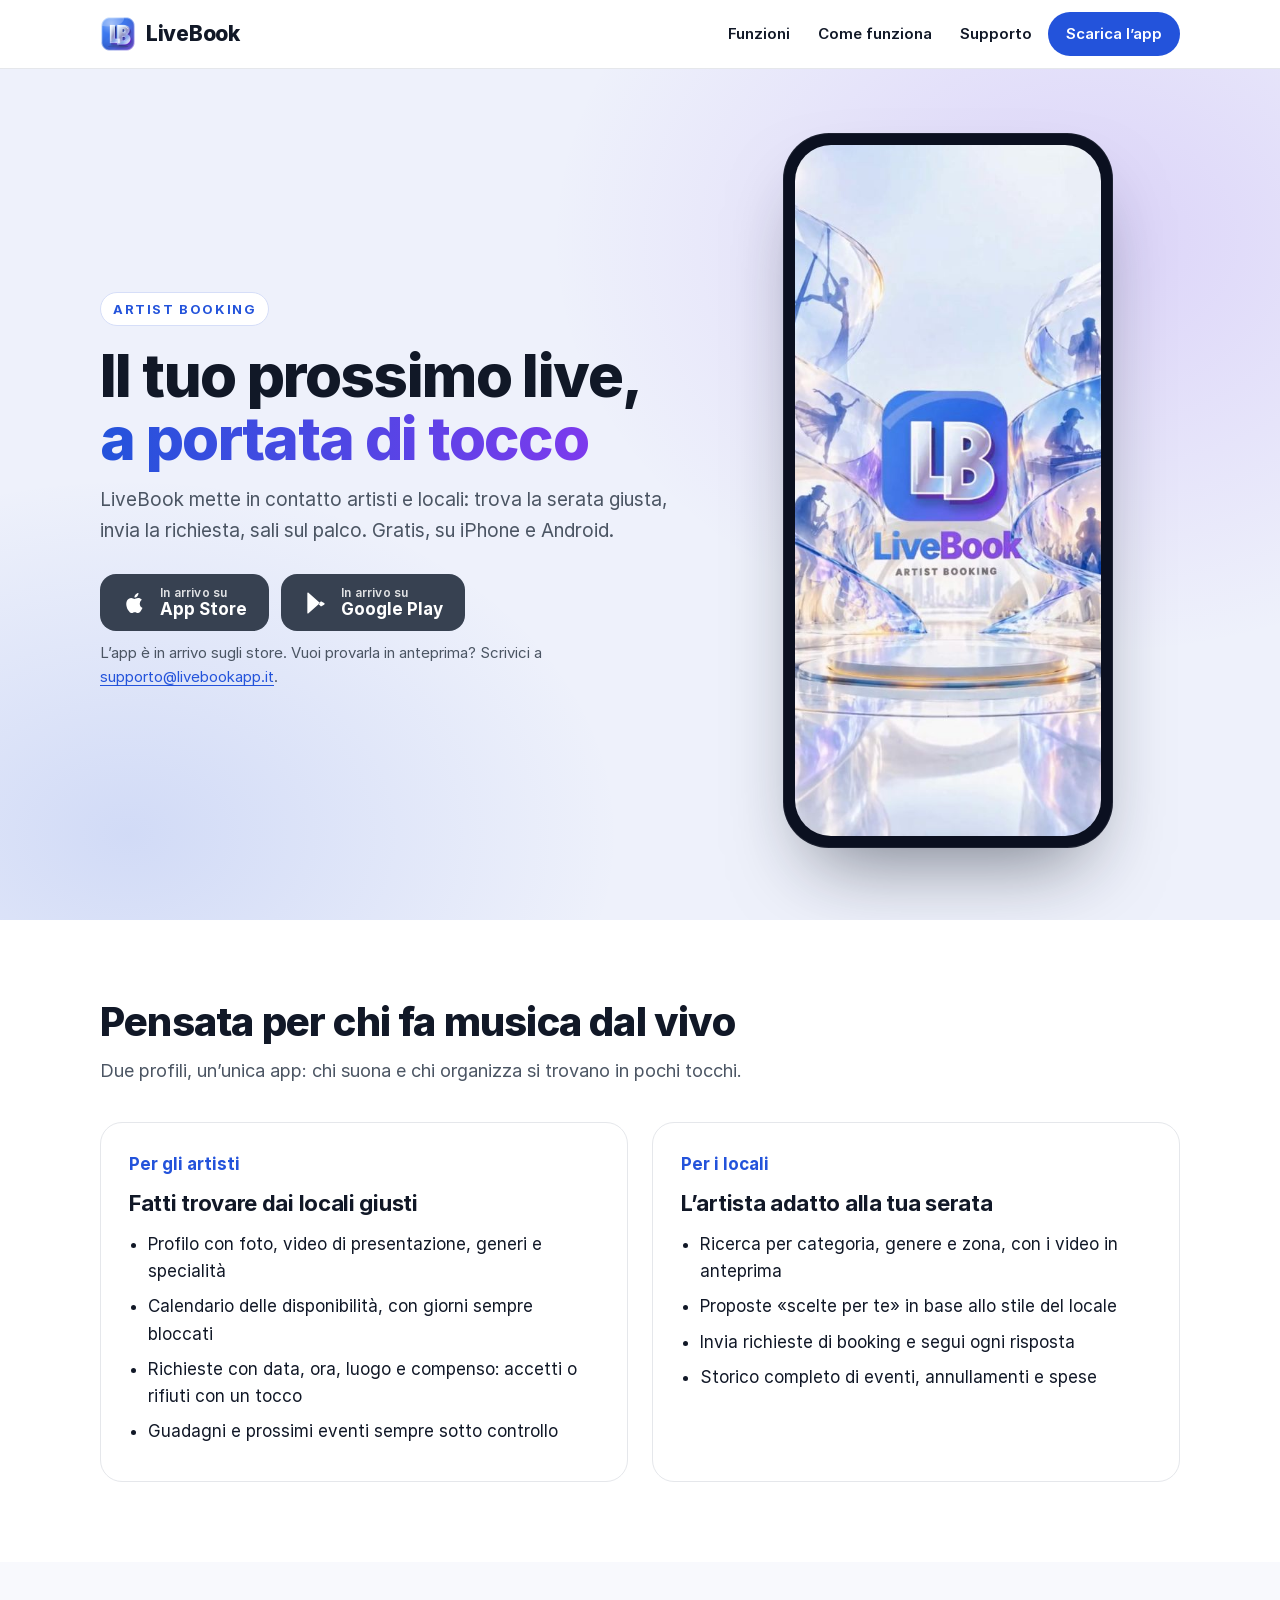
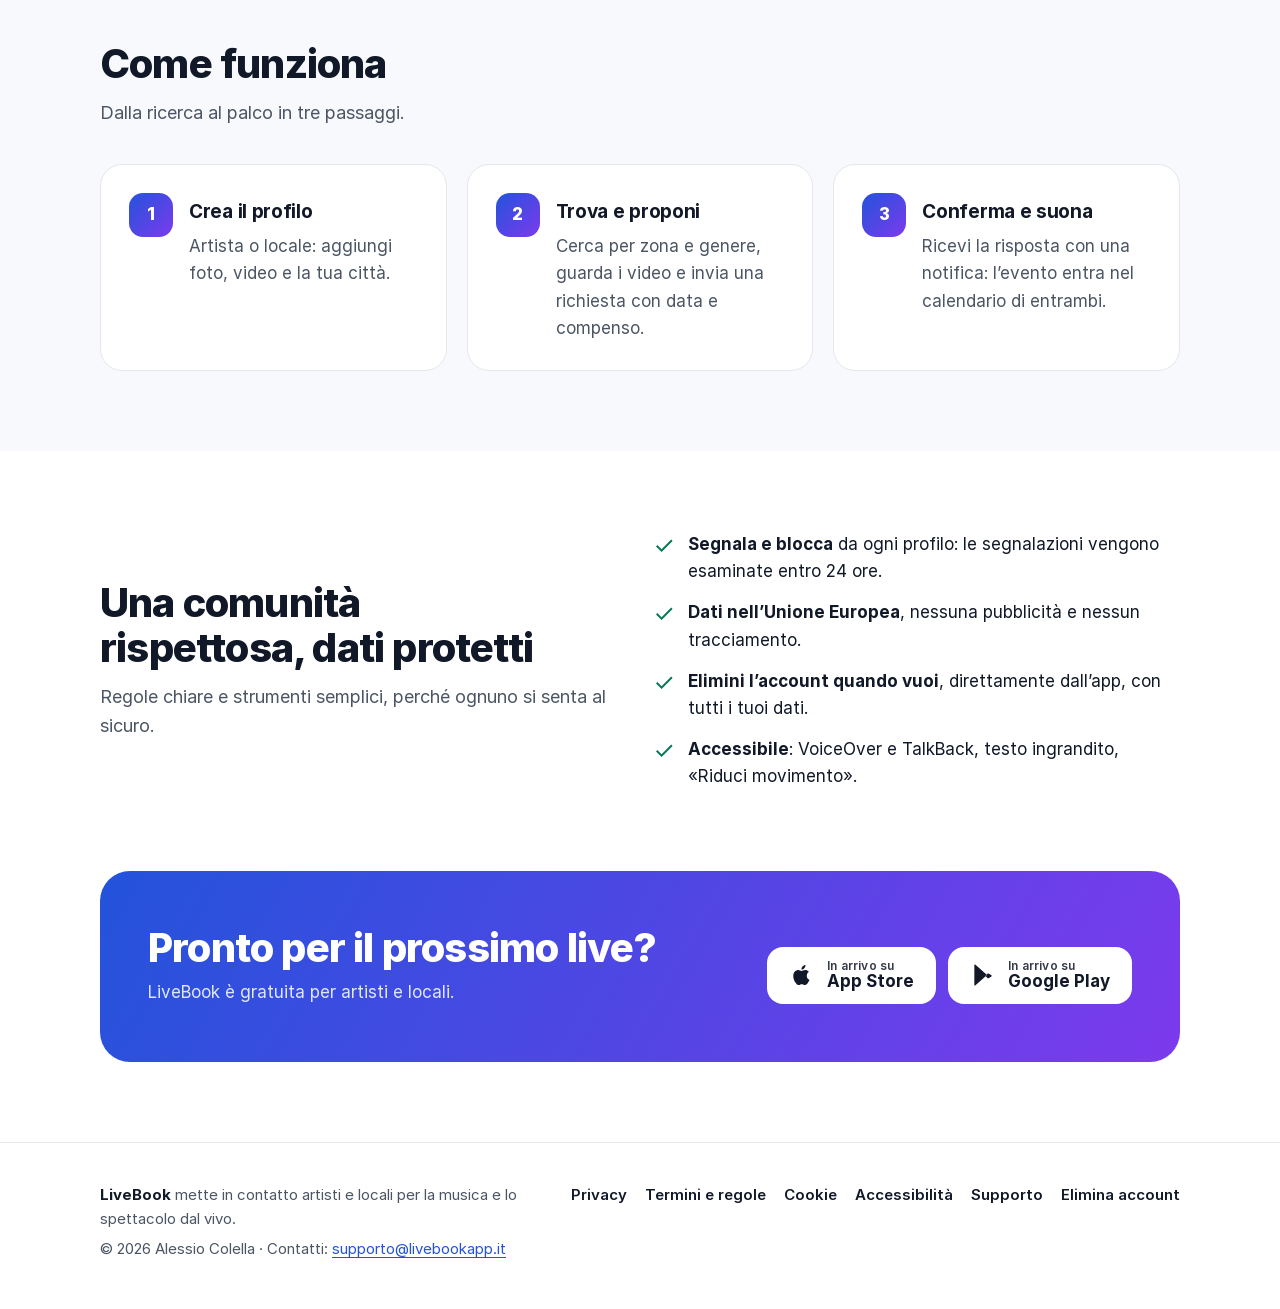
==== index.html @ 5a8642ca "Sito LiveBook: aggiornamento del 28/10/2026 Co-Authored-By: Claude Opus 5.5 <noreply@anthropic.com> " ====
<!doctype html>
<html lang="it">
<head>
<meta charset="utf-8">
<meta name="viewport" content="width=device-width, initial-scale=1">
<title>LiveBook – Booking di musica dal vivo tra artisti e locali</title>
<meta name="description" content="LiveBook è l’app gratuita che mette in contatto artisti e locali: profili con video, ricerca per zona e genere, richieste di booking e calendario delle disponibilità.">
<link rel="canonical" href="https://livebookapp.it/">
<meta http-equiv="Content-Security-Policy" content="default-src 'self'; img-src 'self' data:; media-src 'self'; style-src 'self'; script-src 'self'; font-src 'self'; base-uri 'self'; form-action 'none'">
<meta name="referrer" content="strict-origin-when-cross-origin">
<meta name="theme-color" content="#2353DB">
<meta property="og:type" content="website">
<meta property="og:locale" content="it_IT">
<meta property="og:site_name" content="LiveBook">
<meta property="og:title" content="LiveBook – Booking di musica dal vivo tra artisti e locali">
<meta property="og:description" content="LiveBook è l’app gratuita che mette in contatto artisti e locali: profili con video, ricerca per zona e genere, richieste di booking e calendario delle disponibilità.">
<meta property="og:url" content="https://livebookapp.it/">
<meta property="og:image" content="https://livebookapp.it/assets/img/og-image.jpg">
<meta name="twitter:card" content="summary_large_image">
<link rel="icon" type="image/png" sizes="32x32" href="assets/img/favicon-32.png">
<link rel="apple-touch-icon" href="assets/img/apple-touch-icon.png">
<link rel="manifest" href="site.webmanifest">
<link rel="preload" href="assets/fonts/Inter-Regular.woff2" as="font" type="font/woff2" crossorigin>
<link rel="stylesheet" href="assets/site.css">
</head>
<body>
<a class="skip" href="#contenuto">Vai al contenuto</a>
<header class="top">
  <div class="wrap">
    <a class="brand" href="index.html" aria-label="LiveBook, pagina iniziale"><img src="assets/img/logo-96.png" alt="" width="36" height="36">LiveBook</a>
    <nav aria-label="Menu principale"><a href="index.html#funzioni">Funzioni</a><a href="index.html#come-funziona">Come funziona</a><a href="supporto.html">Supporto</a><a class="cta" href="index.html#scarica">Scarica l’app</a></nav>
  </div>
</header>
<main id="contenuto">

<section class="hero" aria-labelledby="titolo">
  <div class="wrap">
    <div>
      <span class="eyebrow">Artist booking</span>
      <h1 id="titolo">Il tuo prossimo live, <span class="grad">a portata di tocco</span></h1>
      <p class="lead">LiveBook mette in contatto artisti e locali: trova la serata giusta, invia la richiesta, sali sul palco. Gratis, su iPhone e Android.</p>
      <div id="scarica"><div class="stores"><a class="btn btn-dark" aria-disabled="true" role="link" tabindex="0" title="Disponibile a breve"><svg viewBox="0 0 24 24" aria-hidden="true"><path d="M16.4 12.6c0-2.3 1.9-3.4 2-3.5-1.1-1.6-2.8-1.8-3.4-1.8-1.4-.1-2.8.9-3.5.9-.7 0-1.8-.8-3-.8-1.5 0-3 .9-3.8 2.3-1.6 2.8-.4 7 1.2 9.3.8 1.1 1.7 2.4 2.9 2.3 1.2 0 1.6-.7 3-.7s1.8.7 3 .7c1.3 0 2.1-1.1 2.8-2.3.9-1.3 1.3-2.6 1.3-2.6s-2.5-1-2.5-3.8zM14.2 5.7c.6-.8 1.1-1.8 1-2.9-.9 0-2 .6-2.7 1.4-.6.7-1.1 1.7-1 2.8 1 .1 2-.5 2.7-1.3z"/></svg><span><small>In arrivo su</small>App Store</span></a><a class="btn btn-dark" aria-disabled="true" role="link" tabindex="0" title="Disponibile a breve"><svg viewBox="0 0 24 24" aria-hidden="true"><path d="M4 2.8v18.4c0 .4.4.7.8.5l10.4-9.2c.3-.3.3-.7 0-1L4.8 2.3c-.4-.2-.8.1-.8.5zm12.6 7.6 2.9 1.7c.6.3.6 1.2 0 1.5l-2.9 1.7-2.3-2.4 2.3-2.5z"/></svg><span><small>In arrivo su</small>Google Play</span></a></div></div>
      <p class="note">L’app è in arrivo sugli store. Vuoi provarla in anteprima? Scrivici a <a href="mailto:supporto@livebookapp.it">supporto@livebookapp.it</a>.</p>
    </div>
    <div class="phone">
      <video id="video-logo" muted playsinline loop preload="metadata" poster="assets/img/poster.jpg" aria-label="Animazione del logo LiveBook">
        <source src="assets/video/livebook.mp4" type="video/mp4">
      </video>
    </div>
  </div>
</section>

<section class="block" id="funzioni" aria-labelledby="t-funzioni">
  <div class="wrap">
    <h2 id="t-funzioni">Pensata per chi fa musica dal vivo</h2>
    <p class="sub">Due profili, un’unica app: chi suona e chi organizza si trovano in pochi tocchi.</p>
    <div class="grid2">
      <div class="card">
        <span class="tag">Per gli artisti</span>
        <h3>Fatti trovare dai locali giusti</h3>
        <ul>
          <li>Profilo con foto, video di presentazione, generi e specialità</li>
          <li>Calendario delle disponibilità, con giorni sempre bloccati</li>
          <li>Richieste con data, ora, luogo e compenso: accetti o rifiuti con un tocco</li>
          <li>Guadagni e prossimi eventi sempre sotto controllo</li>
        </ul>
      </div>
      <div class="card">
        <span class="tag">Per i locali</span>
        <h3>L’artista adatto alla tua serata</h3>
        <ul>
          <li>Ricerca per categoria, genere e zona, con i video in anteprima</li>
          <li>Proposte «scelte per te» in base allo stile del locale</li>
          <li>Invia richieste di booking e segui ogni risposta</li>
          <li>Storico completo di eventi, annullamenti e spese</li>
        </ul>
      </div>
    </div>
  </div>
</section>

<section class="block alt" id="come-funziona" aria-labelledby="t-come">
  <div class="wrap">
    <h2 id="t-come">Come funziona</h2>
    <p class="sub">Dalla ricerca al palco in tre passaggi.</p>
    <div class="grid3">
      <div class="card step"><span class="n" aria-hidden="true">1</span><div><h3>Crea il profilo</h3><p>Artista o locale: aggiungi foto, video e la tua città.</p></div></div>
      <div class="card step"><span class="n" aria-hidden="true">2</span><div><h3>Trova e proponi</h3><p>Cerca per zona e genere, guarda i video e invia una richiesta con data e compenso.</p></div></div>
      <div class="card step"><span class="n" aria-hidden="true">3</span><div><h3>Conferma e suona</h3><p>Ricevi la risposta con una notifica: l’evento entra nel calendario di entrambi.</p></div></div>
    </div>
  </div>
</section>

<section class="block" aria-labelledby="t-sicurezza">
  <div class="wrap grid2 center">
    <div>
      <h2 id="t-sicurezza">Una comunità rispettosa, dati protetti</h2>
      <p class="sub flush">Regole chiare e strumenti semplici, perché ognuno si senta al sicuro.</p>
    </div>
    <ul class="ticks">
      <li><svg viewBox="0 0 24 24" aria-hidden="true"><path d="M9.6 16.2 5.4 12l-1.4 1.4 5.6 5.6 11-11-1.4-1.4z"/></svg><span><strong>Segnala e blocca</strong> da ogni profilo: le segnalazioni vengono esaminate entro 24 ore.</span></li>
      <li><svg viewBox="0 0 24 24" aria-hidden="true"><path d="M9.6 16.2 5.4 12l-1.4 1.4 5.6 5.6 11-11-1.4-1.4z"/></svg><span><strong>Dati nell’Unione Europea</strong>, nessuna pubblicità e nessun tracciamento.</span></li>
      <li><svg viewBox="0 0 24 24" aria-hidden="true"><path d="M9.6 16.2 5.4 12l-1.4 1.4 5.6 5.6 11-11-1.4-1.4z"/></svg><span><strong>Elimini l’account quando vuoi</strong>, direttamente dall’app, con tutti i tuoi dati.</span></li>
      <li><svg viewBox="0 0 24 24" aria-hidden="true"><path d="M9.6 16.2 5.4 12l-1.4 1.4 5.6 5.6 11-11-1.4-1.4z"/></svg><span><strong>Accessibile</strong>: VoiceOver e TalkBack, testo ingrandito, «Riduci movimento».</span></li>
    </ul>
  </div>
</section>

<section class="block notop" aria-labelledby="t-cta">
  <div class="wrap">
    <div class="band">
      <div><h2 id="t-cta">Pronto per il prossimo live?</h2><p>LiveBook è gratuita per artisti e locali.</p></div>
      <div class="stores"><a class="btn btn-dark" aria-disabled="true" role="link" tabindex="0" title="Disponibile a breve"><svg viewBox="0 0 24 24" aria-hidden="true"><path d="M16.4 12.6c0-2.3 1.9-3.4 2-3.5-1.1-1.6-2.8-1.8-3.4-1.8-1.4-.1-2.8.9-3.5.9-.7 0-1.8-.8-3-.8-1.5 0-3 .9-3.8 2.3-1.6 2.8-.4 7 1.2 9.3.8 1.1 1.7 2.4 2.9 2.3 1.2 0 1.6-.7 3-.7s1.8.7 3 .7c1.3 0 2.1-1.1 2.8-2.3.9-1.3 1.3-2.6 1.3-2.6s-2.5-1-2.5-3.8zM14.2 5.7c.6-.8 1.1-1.8 1-2.9-.9 0-2 .6-2.7 1.4-.6.7-1.1 1.7-1 2.8 1 .1 2-.5 2.7-1.3z"/></svg><span><small>In arrivo su</small>App Store</span></a><a class="btn btn-dark" aria-disabled="true" role="link" tabindex="0" title="Disponibile a breve"><svg viewBox="0 0 24 24" aria-hidden="true"><path d="M4 2.8v18.4c0 .4.4.7.8.5l10.4-9.2c.3-.3.3-.7 0-1L4.8 2.3c-.4-.2-.8.1-.8.5zm12.6 7.6 2.9 1.7c.6.3.6 1.2 0 1.5l-2.9 1.7-2.3-2.4 2.3-2.5z"/></svg><span><small>In arrivo su</small>Google Play</span></a></div>
    </div>
  </div>
</section>

</main>
<footer class="site">
  <div class="wrap">
    <div>
      <p class="f1"><strong>LiveBook</strong> mette in contatto artisti e locali per la musica e lo spettacolo dal vivo.</p>
      <p class="f2">© 2026 Alessio Colella · Contatti: <a href="mailto:supporto@livebookapp.it">supporto@livebookapp.it</a></p>
    </div>
    <nav aria-label="Informazioni legali"><a href="privacy.html">Privacy</a><a href="termini.html">Termini e regole</a><a href="cookie.html">Cookie</a><a href="accessibilita.html">Accessibilità</a><a href="supporto.html">Supporto</a><a href="elimina-account.html">Elimina account</a></nav>
  </div>
</footer>
<script src="assets/site.js" defer></script>
</body>
</html>
---- assets/site.css ----
/* LiveBook – sito vetrina. Nessuna risorsa esterna: font, immagini e video
   sono su questo dominio (niente cookie, niente indirizzi IP a terzi). */
@font-face { font-family: "Inter"; font-weight: 400; font-display: swap; src: url("fonts/Inter-Regular.woff2") format("woff2"); }
@font-face { font-family: "Inter"; font-weight: 600; font-display: swap; src: url("fonts/Inter-SemiBold.woff2") format("woff2"); }
@font-face { font-family: "Inter"; font-weight: 700; font-display: swap; src: url("fonts/Inter-Bold.woff2") format("woff2"); }
@font-face { font-family: "Inter"; font-weight: 800; font-display: swap; src: url("fonts/Inter-ExtraBold.woff2") format("woff2"); }

:root {
  --primary: #2353DB;      /* blu LiveBook (contrasto 6,3:1 su bianco) */
  --violet: #7C3AED;
  --ink: #111827;
  --muted: #4B5563;        /* 7,6:1 su bianco */
  --line: #E5E7EB;
  --soft: #EEF1FB;
  --card: #FFFFFF;
  --bg: #FFFFFF;
  --focus: #F59E0B;
  --radius: 22px;
  --wrap: 1120px;
  color-scheme: light;
}
* { box-sizing: border-box; }
html { scroll-behavior: smooth; -webkit-text-size-adjust: 100%; }
@media (prefers-reduced-motion: reduce) { html { scroll-behavior: auto; } *, *::before, *::after { animation: none !important; transition: none !important; } }
body {
  margin: 0; background: var(--bg); color: var(--ink);
  font: 400 17px/1.6 "Inter", -apple-system, BlinkMacSystemFont, "Segoe UI", Roboto, sans-serif;
}
img, video { max-width: 100%; display: block; }
a { color: var(--primary); text-underline-offset: 3px; }
a:hover { color: #1B44B8; }
:focus-visible { outline: 3px solid var(--focus); outline-offset: 3px; border-radius: 8px; }
.skip { position: absolute; left: -999px; top: 8px; background: var(--ink); color: #fff; padding: 10px 14px; border-radius: 10px; z-index: 10; }
.skip:focus { left: 12px; }
.wrap { max-width: var(--wrap); margin: 0 auto; padding: 0 20px; }
.sr-only { position: absolute; width: 1px; height: 1px; overflow: hidden; clip: rect(0 0 0 0); white-space: nowrap; }

/* ---------- intestazione ---------- */
.top { position: sticky; top: 0; z-index: 5; background: rgba(255,255,255,.92); backdrop-filter: saturate(1.4) blur(12px); border-bottom: 1px solid var(--line); }
.top .wrap { display: flex; align-items: center; gap: 16px; min-height: 68px; }
.brand { display: flex; align-items: center; gap: 10px; text-decoration: none; color: var(--ink); font-weight: 800; font-size: 21px; letter-spacing: -.3px; }
.brand img { width: 36px; height: 36px; border-radius: 10px; }
.top nav { margin-left: auto; display: flex; align-items: center; gap: 4px; flex-wrap: wrap; }
.top nav a { text-decoration: none; color: var(--ink); font-weight: 600; font-size: 15px; padding: 10px 12px; border-radius: 999px; }
.top nav a:hover { background: var(--soft); }
.top nav a.cta { background: var(--primary); color: #fff; padding: 10px 18px; }
.top nav a.cta:hover { background: #1B44B8; }
@media (max-width: 720px) { .top nav a:not(.cta) { display: none; } }

/* ---------- pulsanti ---------- */
.btn { display: inline-flex; align-items: center; gap: 12px; min-height: 56px; padding: 10px 20px; border-radius: 16px; text-decoration: none; font-weight: 700; border: 2px solid transparent; }
.btn small { display: block; font-weight: 600; font-size: 12px; opacity: .85; letter-spacing: .2px; }
.btn span { line-height: 1.15; text-align: left; }
.btn-dark { background: var(--ink); color: #fff; }
.btn-dark:hover { background: #000; color: #fff; }
.btn-dark[aria-disabled="true"] { background: #374151; cursor: default; }
.btn-ghost { background: #fff; color: var(--ink); border-color: var(--line); }
.btn svg { width: 26px; height: 26px; flex: none; fill: currentColor; }
.stores { display: flex; flex-wrap: wrap; gap: 12px; margin: 28px 0 10px; }
.note { color: var(--muted); font-size: 15px; margin: 0; }

/* ---------- hero ---------- */
.hero { position: relative; overflow: hidden; background:
  radial-gradient(60% 70% at 85% 20%, rgba(124,58,237,.16), transparent 70%),
  radial-gradient(55% 60% at 10% 90%, rgba(35,83,219,.14), transparent 70%), var(--soft); }
.hero .wrap { display: grid; grid-template-columns: 1.1fr .9fr; gap: 48px; align-items: center; padding-top: 64px; padding-bottom: 72px; }
.eyebrow { display: inline-block; font-weight: 700; font-size: 13px; letter-spacing: 1.6px; text-transform: uppercase; color: var(--primary); background: #fff; border: 1px solid #D6DEF8; padding: 6px 12px; border-radius: 999px; }
h1 { font-size: clamp(36px, 5.4vw, 60px); line-height: 1.04; letter-spacing: -1.6px; font-weight: 800; margin: 18px 0 16px; text-wrap: balance; }
h1 .grad { background: linear-gradient(90deg, var(--primary), var(--violet)); -webkit-background-clip: text; background-clip: text; color: transparent; }
.lead { font-size: 19px; color: var(--muted); max-width: 34em; margin: 0; }
.phone { justify-self: center; width: min(330px, 80vw); aspect-ratio: 9 / 19.5; border-radius: 46px; padding: 12px; background: #0B1020;
  box-shadow: 0 40px 80px -30px rgba(17,24,39,.55), 0 0 0 1px rgba(255,255,255,.08) inset; }
.phone video, .phone img { width: 100%; height: 100%; object-fit: cover; border-radius: 36px; background: #EEF1FB; }
@media (max-width: 860px) { .hero .wrap { grid-template-columns: 1fr; padding-top: 40px; } .phone { width: min(280px, 72vw); } }

/* ---------- sezioni ---------- */
section.block { padding: 80px 0; }
section.block.alt { background: #F8F9FD; }
h2 { font-size: clamp(28px, 3.6vw, 40px); line-height: 1.12; letter-spacing: -.8px; margin: 0 0 12px; font-weight: 800; text-wrap: balance; }
.sub { color: var(--muted); font-size: 18px; margin: 0 0 36px; max-width: 42em; }
.grid2 { display: grid; grid-template-columns: repeat(2, 1fr); gap: 24px; }
.grid3 { display: grid; grid-template-columns: repeat(3, 1fr); gap: 20px; }
@media (max-width: 860px) { .grid2, .grid3 { grid-template-columns: 1fr; } }
.card { background: var(--card); border: 1px solid var(--line); border-radius: var(--radius); padding: 28px; }
.card h3 { font-size: 22px; margin: 0 0 10px; letter-spacing: -.3px; }
.card ul { margin: 0; padding-left: 1.1em; }
.card li { margin: 8px 0; }
.tag { display: inline-flex; align-items: center; gap: 8px; font-weight: 700; color: var(--primary); margin-bottom: 8px; }
.step { display: flex; gap: 16px; }
.step .n { flex: none; width: 44px; height: 44px; border-radius: 14px; display: grid; place-items: center; color: #fff; font-weight: 800; background: linear-gradient(135deg, var(--primary), var(--violet)); }
.step h3 { margin: 4px 0 6px; font-size: 19px; }
.step p { margin: 0; color: var(--muted); }
.ticks { list-style: none; padding: 0; margin: 0; display: grid; gap: 14px; }
.ticks li { display: flex; gap: 12px; align-items: flex-start; }
.ticks svg { flex: none; width: 24px; height: 24px; fill: #047857; margin-top: 2px; }
.band { background: linear-gradient(120deg, var(--primary), var(--violet)); color: #fff; border-radius: 30px; padding: 48px; display: grid; grid-template-columns: 1fr auto; gap: 24px; align-items: center; }
.band h2 { color: #fff; margin: 0 0 8px; }
.band p { margin: 0; color: #E0E7FF; }
.band .btn-dark { background: #fff; color: var(--ink); }
@media (max-width: 860px) { .band { grid-template-columns: 1fr; padding: 32px; } }

/* ---------- pagine legali ---------- */
.doc { padding: 56px 0 80px; }
.doc .wrap { max-width: 820px; }
.doc h1 { font-size: clamp(32px, 4.5vw, 46px); margin-top: 0; }
.doc .meta { color: var(--muted); font-size: 15px; margin: 0 0 28px; }
.doc h2 { font-size: 24px; margin: 40px 0 10px; letter-spacing: -.3px; scroll-margin-top: 90px; }
.doc h3 { font-size: 19px; margin: 26px 0 6px; }
.doc p, .doc li { max-width: 70ch; }
.doc li { margin: 6px 0; }
.doc table { width: 100%; border-collapse: collapse; margin: 14px 0; font-size: 15.5px; }
.doc th, .doc td { text-align: left; vertical-align: top; border-bottom: 1px solid var(--line); padding: 10px 10px 10px 0; }
.doc th { font-weight: 700; }
.doc .box { background: var(--soft); border-radius: 16px; padding: 18px 20px; margin: 18px 0; }
.toc { background: #F8F9FD; border: 1px solid var(--line); border-radius: 16px; padding: 16px 20px; margin: 0 0 12px; }
.toc ol { margin: 6px 0 0; padding-left: 1.3em; columns: 2; column-gap: 32px; }
@media (max-width: 640px) { .toc ol { columns: 1; } .doc table, .doc thead, .doc tbody, .doc tr, .doc th, .doc td { display: block; } .doc thead { display: none; } .doc td { border: 0; padding: 4px 0; } .doc tr { border-bottom: 1px solid var(--line); padding: 10px 0; } .doc td::before { content: attr(data-label); display: block; font-weight: 700; } }
details { border: 1px solid var(--line); border-radius: 16px; padding: 4px 18px; margin: 10px 0; background: #fff; }
summary { cursor: pointer; font-weight: 700; padding: 12px 0; }
details p { margin-top: 0; }

/* ---------- piè di pagina ---------- */
footer.site { border-top: 1px solid var(--line); padding: 40px 0 48px; color: var(--muted); font-size: 15px; }
footer.site .wrap { display: grid; grid-template-columns: 1fr auto; gap: 24px; }
footer.site nav { display: flex; flex-wrap: wrap; gap: 6px 18px; }
footer.site nav a { color: var(--ink); text-decoration: none; font-weight: 600; }
footer.site nav a:hover { text-decoration: underline; }
@media (max-width: 720px) { footer.site .wrap { grid-template-columns: 1fr; } }

/* classi di servizio (niente stili inline: Content-Security-Policy) */
.f1 { margin: 0 0 6px; } .f1 strong { color: var(--ink); }
.f2, .flush { margin: 0; }
.sub.flush { margin-bottom: 0; }
.grid2.center { align-items: center; }
section.block.notop { padding-top: 0; }
.toc ol { list-style: none; padding-left: 0; }
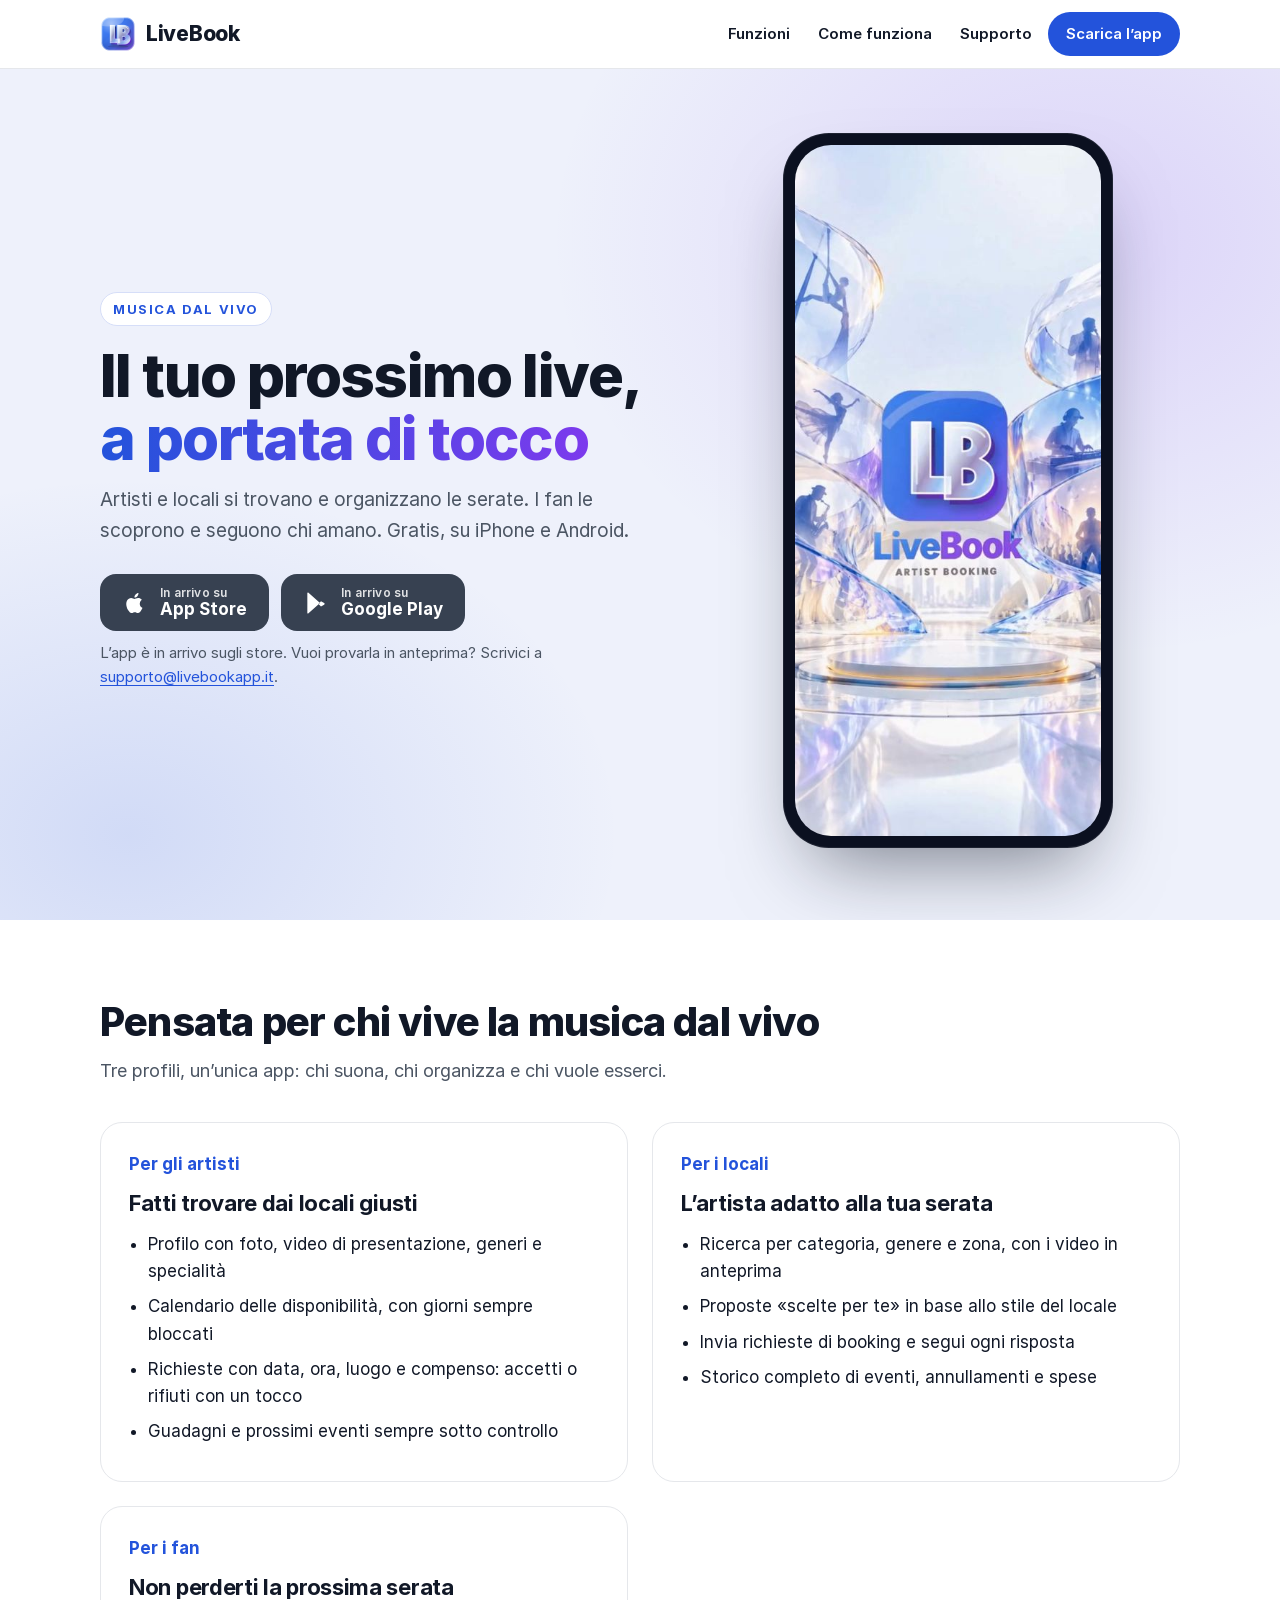
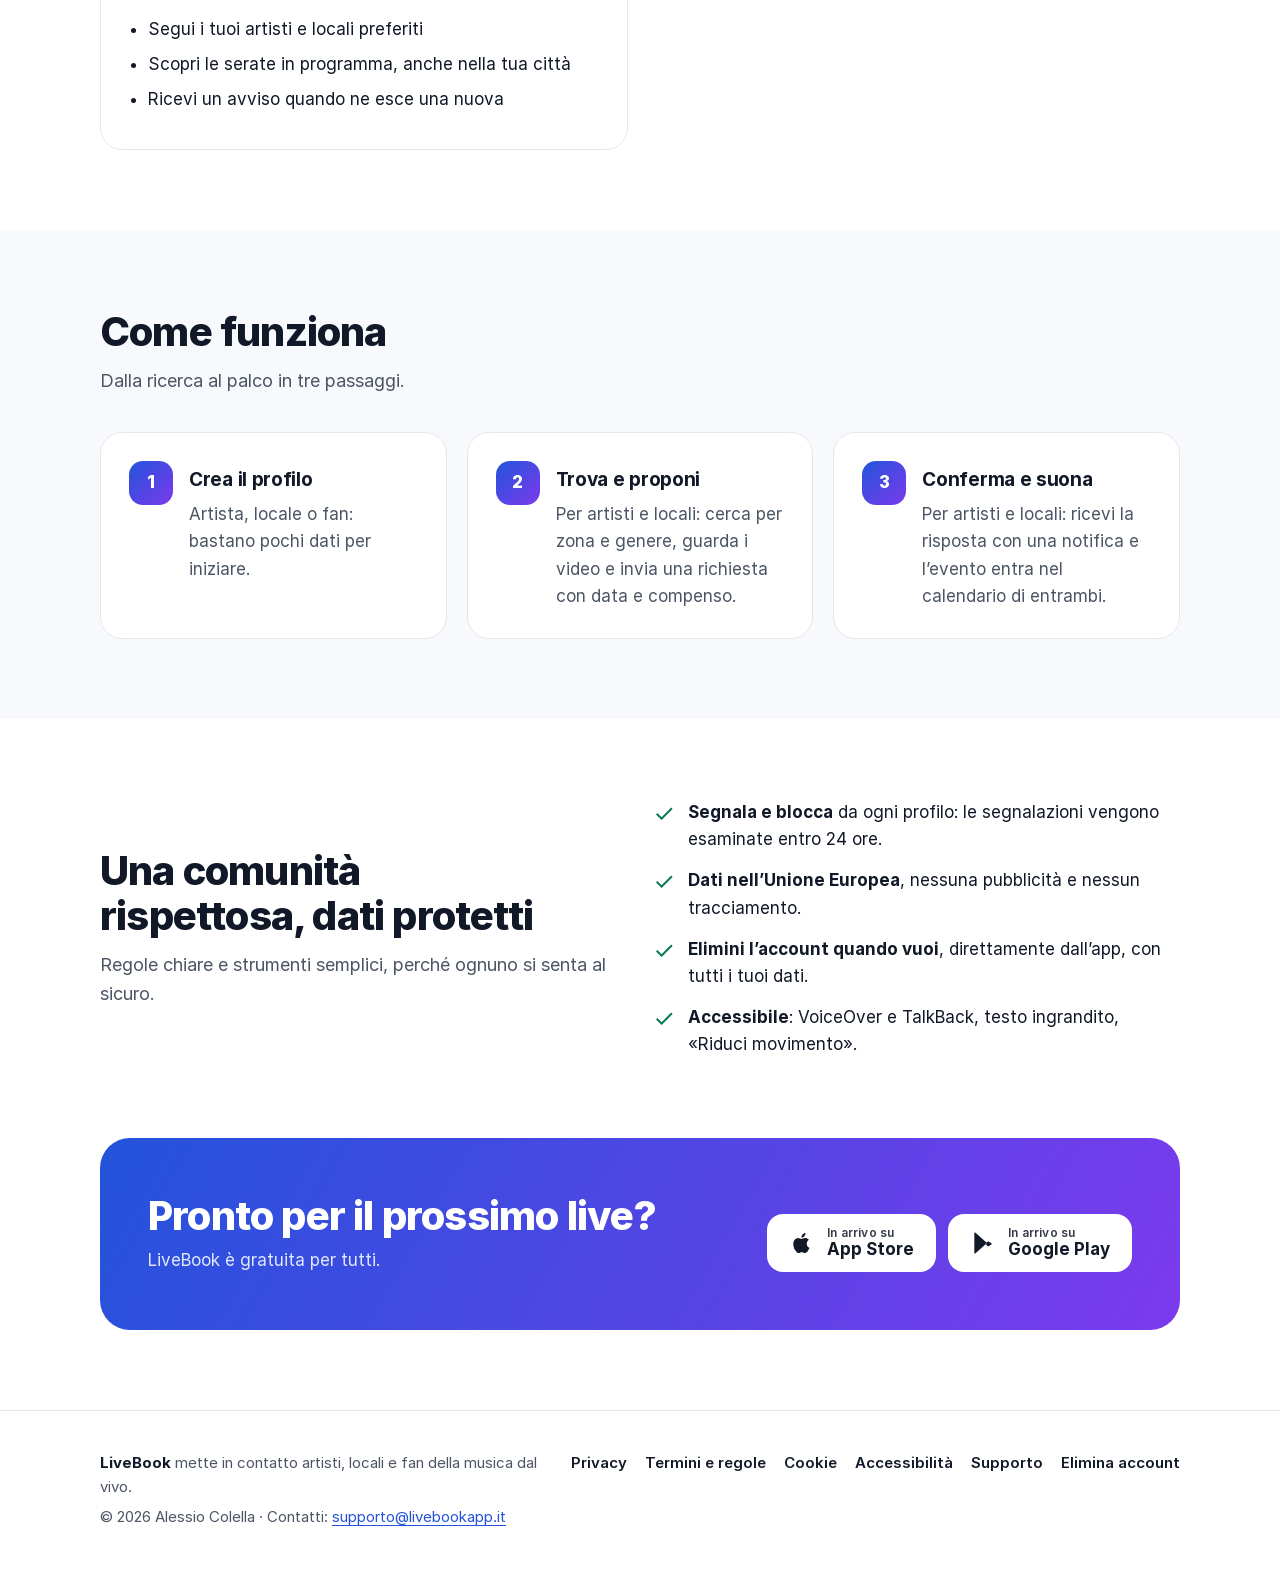
==== commit ca85ef78: "Sito LiveBook: aggiornamento del 04/11/2026 Co-Authored-By: Claude Opus 5.5 <noreply@anthropic.com> " ====
--- a/index.html
+++ b/index.html
@@ -3,8 +3,8 @@
 <head>
 <meta charset="utf-8">
 <meta name="viewport" content="width=device-width, initial-scale=1">
-<title>LiveBook – Booking di musica dal vivo tra artisti e locali</title>
-<meta name="description" content="LiveBook è l’app gratuita che mette in contatto artisti e locali: profili con video, ricerca per zona e genere, richieste di booking e calendario delle disponibilità.">
+<title>LiveBook – Musica dal vivo per artisti, locali e fan</title>
+<meta name="description" content="LiveBook è l’app gratuita per la musica dal vivo: artisti e locali si trovano e organizzano le serate, i fan le scoprono e seguono chi amano.">
 <link rel="canonical" href="https://livebookapp.it/">
 <meta http-equiv="Content-Security-Policy" content="default-src 'self'; img-src 'self' data:; media-src 'self'; style-src 'self'; script-src 'self'; font-src 'self'; base-uri 'self'; form-action 'none'">
 <meta name="referrer" content="strict-origin-when-cross-origin">
@@ -12,8 +12,8 @@
 <meta property="og:type" content="website">
 <meta property="og:locale" content="it_IT">
 <meta property="og:site_name" content="LiveBook">
-<meta property="og:title" content="LiveBook – Booking di musica dal vivo tra artisti e locali">
-<meta property="og:description" content="LiveBook è l’app gratuita che mette in contatto artisti e locali: profili con video, ricerca per zona e genere, richieste di booking e calendario delle disponibilità.">
+<meta property="og:title" content="LiveBook – Musica dal vivo per artisti, locali e fan">
+<meta property="og:description" content="LiveBook è l’app gratuita per la musica dal vivo: artisti e locali si trovano e organizzano le serate, i fan le scoprono e seguono chi amano.">
 <meta property="og:url" content="https://livebookapp.it/">
 <meta property="og:image" content="https://livebookapp.it/assets/img/og-image.jpg">
 <meta name="twitter:card" content="summary_large_image">
@@ -22,6 +22,7 @@
 <link rel="manifest" href="site.webmanifest">
 <link rel="preload" href="assets/fonts/Inter-Regular.woff2" as="font" type="font/woff2" crossorigin>
 <link rel="stylesheet" href="assets/site.css">
+<script type="application/ld+json">{"@context":"https://schema.org","@graph":[{"@type":"Organization","@id":"https://livebookapp.it/#org","name":"LiveBook","url":"https://livebookapp.it/","logo":"https://livebookapp.it/assets/img/icon-512.png","email":"supporto@livebookapp.it","founder":"Alessio Colella"},{"@type":"WebSite","@id":"https://livebookapp.it/#web","name":"LiveBook","alternateName":"LiveBook app","url":"https://livebookapp.it/","inLanguage":"it","publisher":{"@id":"https://livebookapp.it/#org"}},{"@type":"MobileApplication","@id":"https://livebookapp.it/#app","name":"LiveBook","alternateName":["LiveBook app","LB - LiveBook"],"description":"App gratuita per la musica dal vivo: artisti e locali si trovano e organizzano le serate con profili, video, ricerca per zona e genere, richieste di booking e calendario; i fan le scoprono e seguono chi amano.","url":"https://livebookapp.it/","image":"https://livebookapp.it/assets/img/og-image.jpg","applicationCategory":"LifestyleApplication","operatingSystem":"iOS, Android","inLanguage":"it","offers":{"@type":"Offer","price":"0","priceCurrency":"EUR"},"publisher":{"@id":"https://livebookapp.it/#org"}}]}</script>
 </head>
 <body>
 <a class="skip" href="#contenuto">Vai al contenuto</a>
@@ -36,9 +37,9 @@
 <section class="hero" aria-labelledby="titolo">
   <div class="wrap">
     <div>
-      <span class="eyebrow">Artist booking</span>
+      <span class="eyebrow">Musica dal vivo</span>
       <h1 id="titolo">Il tuo prossimo live, <span class="grad">a portata di tocco</span></h1>
-      <p class="lead">LiveBook mette in contatto artisti e locali: trova la serata giusta, invia la richiesta, sali sul palco. Gratis, su iPhone e Android.</p>
+      <p class="lead">Artisti e locali si trovano e organizzano le serate. I fan le scoprono e seguono chi amano. Gratis, su iPhone e Android.</p>
       <div id="scarica"><div class="stores"><a class="btn btn-dark" aria-disabled="true" role="link" tabindex="0" title="Disponibile a breve"><svg viewBox="0 0 24 24" aria-hidden="true"><path d="M16.4 12.6c0-2.3 1.9-3.4 2-3.5-1.1-1.6-2.8-1.8-3.4-1.8-1.4-.1-2.8.9-3.5.9-.7 0-1.8-.8-3-.8-1.5 0-3 .9-3.8 2.3-1.6 2.8-.4 7 1.2 9.3.8 1.1 1.7 2.4 2.9 2.3 1.2 0 1.6-.7 3-.7s1.8.7 3 .7c1.3 0 2.1-1.1 2.8-2.3.9-1.3 1.3-2.6 1.3-2.6s-2.5-1-2.5-3.8zM14.2 5.7c.6-.8 1.1-1.8 1-2.9-.9 0-2 .6-2.7 1.4-.6.7-1.1 1.7-1 2.8 1 .1 2-.5 2.7-1.3z"/></svg><span><small>In arrivo su</small>App Store</span></a><a class="btn btn-dark" aria-disabled="true" role="link" tabindex="0" title="Disponibile a breve"><svg viewBox="0 0 24 24" aria-hidden="true"><path d="M4 2.8v18.4c0 .4.4.7.8.5l10.4-9.2c.3-.3.3-.7 0-1L4.8 2.3c-.4-.2-.8.1-.8.5zm12.6 7.6 2.9 1.7c.6.3.6 1.2 0 1.5l-2.9 1.7-2.3-2.4 2.3-2.5z"/></svg><span><small>In arrivo su</small>Google Play</span></a></div></div>
       <p class="note">L’app è in arrivo sugli store. Vuoi provarla in anteprima? Scrivici a <a href="mailto:supporto@livebookapp.it">supporto@livebookapp.it</a>.</p>
     </div>
@@ -52,8 +53,8 @@
 
 <section class="block" id="funzioni" aria-labelledby="t-funzioni">
   <div class="wrap">
-    <h2 id="t-funzioni">Pensata per chi fa musica dal vivo</h2>
-    <p class="sub">Due profili, un’unica app: chi suona e chi organizza si trovano in pochi tocchi.</p>
+    <h2 id="t-funzioni">Pensata per chi vive la musica dal vivo</h2>
+    <p class="sub">Tre profili, un’unica app: chi suona, chi organizza e chi vuole esserci.</p>
     <div class="grid2">
       <div class="card">
         <span class="tag">Per gli artisti</span>
@@ -75,6 +76,15 @@
           <li>Storico completo di eventi, annullamenti e spese</li>
         </ul>
       </div>
+      <div class="card">
+        <span class="tag">Per i fan</span>
+        <h3>Non perderti la prossima serata</h3>
+        <ul>
+          <li>Segui i tuoi artisti e locali preferiti</li>
+          <li>Scopri le serate in programma, anche nella tua città</li>
+          <li>Ricevi un avviso quando ne esce una nuova</li>
+        </ul>
+      </div>
     </div>
   </div>
 </section>
@@ -84,9 +94,9 @@
     <h2 id="t-come">Come funziona</h2>
     <p class="sub">Dalla ricerca al palco in tre passaggi.</p>
     <div class="grid3">
-      <div class="card step"><span class="n" aria-hidden="true">1</span><div><h3>Crea il profilo</h3><p>Artista o locale: aggiungi foto, video e la tua città.</p></div></div>
-      <div class="card step"><span class="n" aria-hidden="true">2</span><div><h3>Trova e proponi</h3><p>Cerca per zona e genere, guarda i video e invia una richiesta con data e compenso.</p></div></div>
-      <div class="card step"><span class="n" aria-hidden="true">3</span><div><h3>Conferma e suona</h3><p>Ricevi la risposta con una notifica: l’evento entra nel calendario di entrambi.</p></div></div>
+      <div class="card step"><span class="n" aria-hidden="true">1</span><div><h3>Crea il profilo</h3><p>Artista, locale o fan: bastano pochi dati per iniziare.</p></div></div>
+      <div class="card step"><span class="n" aria-hidden="true">2</span><div><h3>Trova e proponi</h3><p>Per artisti e locali: cerca per zona e genere, guarda i video e invia una richiesta con data e compenso.</p></div></div>
+      <div class="card step"><span class="n" aria-hidden="true">3</span><div><h3>Conferma e suona</h3><p>Per artisti e locali: ricevi la risposta con una notifica e l’evento entra nel calendario di entrambi.</p></div></div>
     </div>
   </div>
 </section>
@@ -109,7 +119,7 @@
 <section class="block notop" aria-labelledby="t-cta">
   <div class="wrap">
     <div class="band">
-      <div><h2 id="t-cta">Pronto per il prossimo live?</h2><p>LiveBook è gratuita per artisti e locali.</p></div>
+      <div><h2 id="t-cta">Pronto per il prossimo live?</h2><p>LiveBook è gratuita per tutti.</p></div>
       <div class="stores"><a class="btn btn-dark" aria-disabled="true" role="link" tabindex="0" title="Disponibile a breve"><svg viewBox="0 0 24 24" aria-hidden="true"><path d="M16.4 12.6c0-2.3 1.9-3.4 2-3.5-1.1-1.6-2.8-1.8-3.4-1.8-1.4-.1-2.8.9-3.5.9-.7 0-1.8-.8-3-.8-1.5 0-3 .9-3.8 2.3-1.6 2.8-.4 7 1.2 9.3.8 1.1 1.7 2.4 2.9 2.3 1.2 0 1.6-.7 3-.7s1.8.7 3 .7c1.3 0 2.1-1.1 2.8-2.3.9-1.3 1.3-2.6 1.3-2.6s-2.5-1-2.5-3.8zM14.2 5.7c.6-.8 1.1-1.8 1-2.9-.9 0-2 .6-2.7 1.4-.6.7-1.1 1.7-1 2.8 1 .1 2-.5 2.7-1.3z"/></svg><span><small>In arrivo su</small>App Store</span></a><a class="btn btn-dark" aria-disabled="true" role="link" tabindex="0" title="Disponibile a breve"><svg viewBox="0 0 24 24" aria-hidden="true"><path d="M4 2.8v18.4c0 .4.4.7.8.5l10.4-9.2c.3-.3.3-.7 0-1L4.8 2.3c-.4-.2-.8.1-.8.5zm12.6 7.6 2.9 1.7c.6.3.6 1.2 0 1.5l-2.9 1.7-2.3-2.4 2.3-2.5z"/></svg><span><small>In arrivo su</small>Google Play</span></a></div>
     </div>
   </div>
@@ -119,7 +129,7 @@
 <footer class="site">
   <div class="wrap">
     <div>
-      <p class="f1"><strong>LiveBook</strong> mette in contatto artisti e locali per la musica e lo spettacolo dal vivo.</p>
+      <p class="f1"><strong>LiveBook</strong> mette in contatto artisti, locali e fan della musica dal vivo.</p>
       <p class="f2">© 2026 Alessio Colella · Contatti: <a href="mailto:supporto@livebookapp.it">supporto@livebookapp.it</a></p>
     </div>
     <nav aria-label="Informazioni legali"><a href="privacy.html">Privacy</a><a href="termini.html">Termini e regole</a><a href="cookie.html">Cookie</a><a href="accessibilita.html">Accessibilità</a><a href="supporto.html">Supporto</a><a href="elimina-account.html">Elimina account</a></nav>
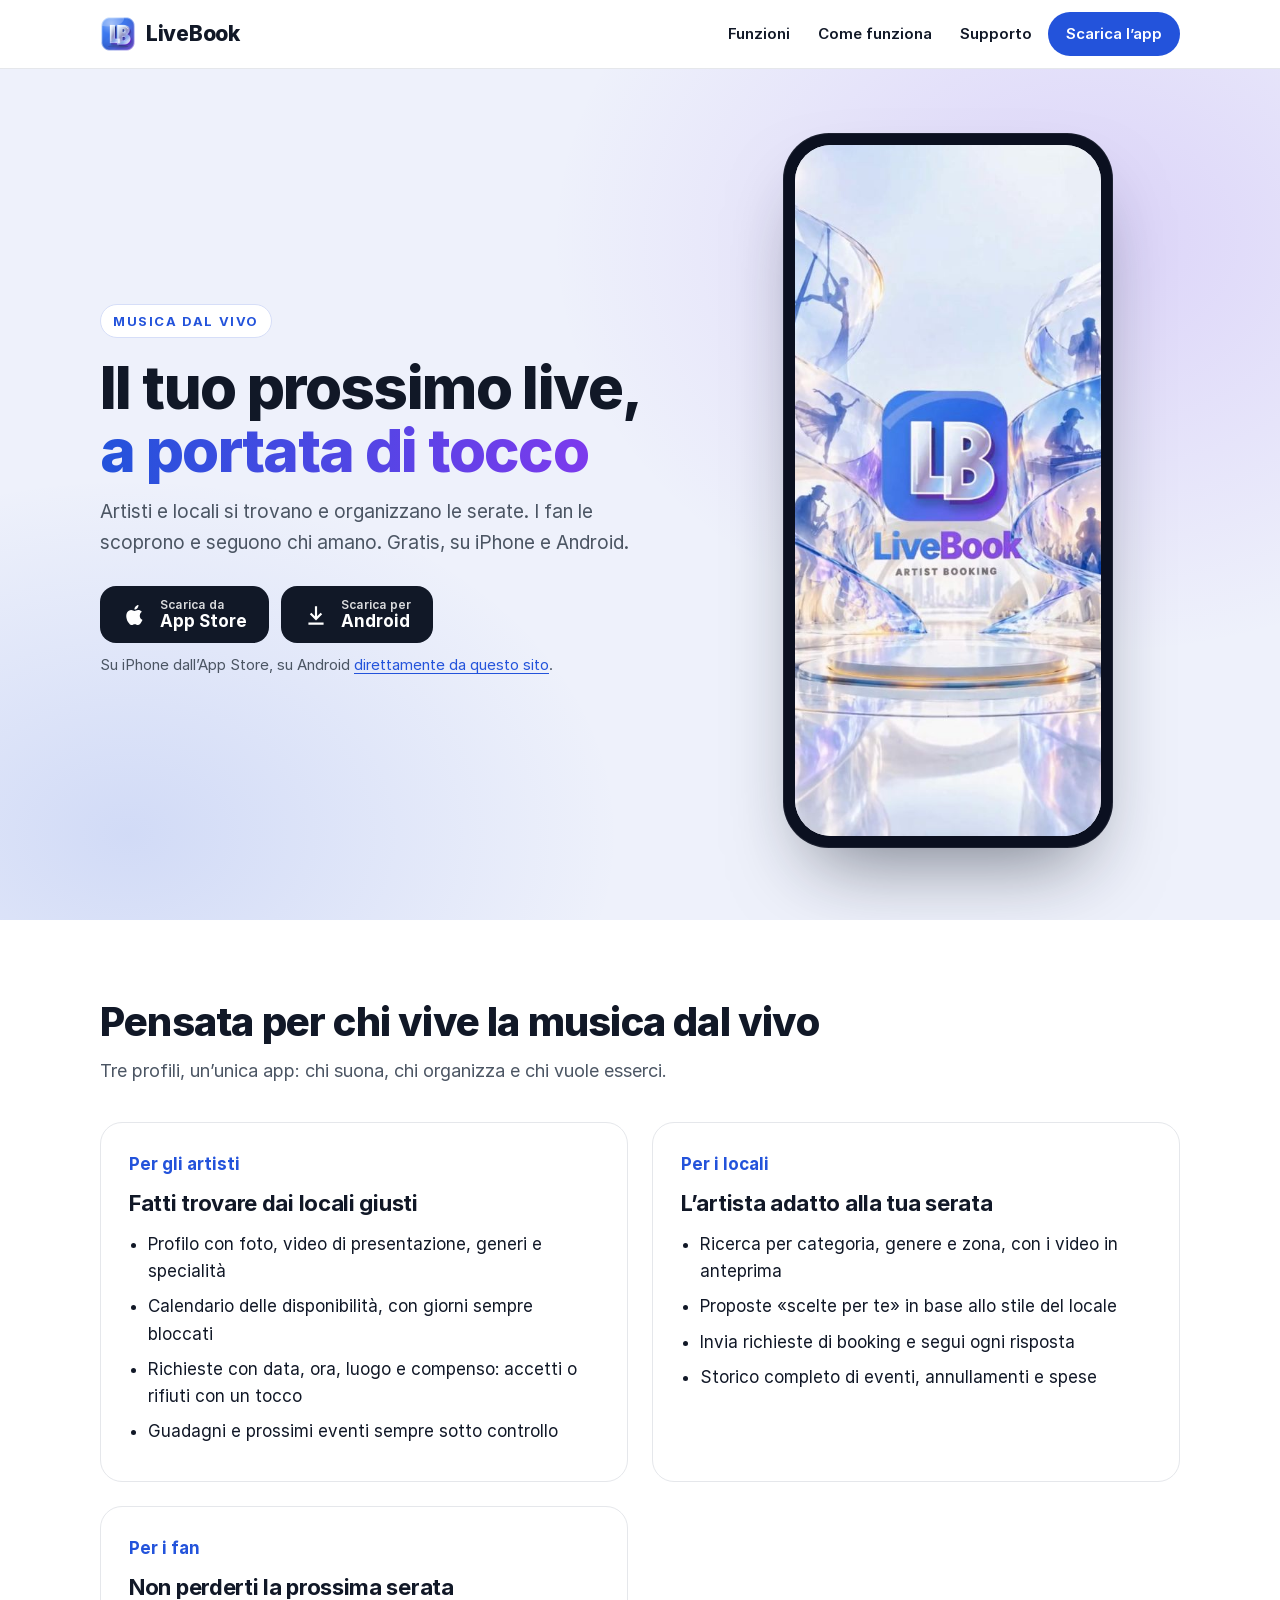
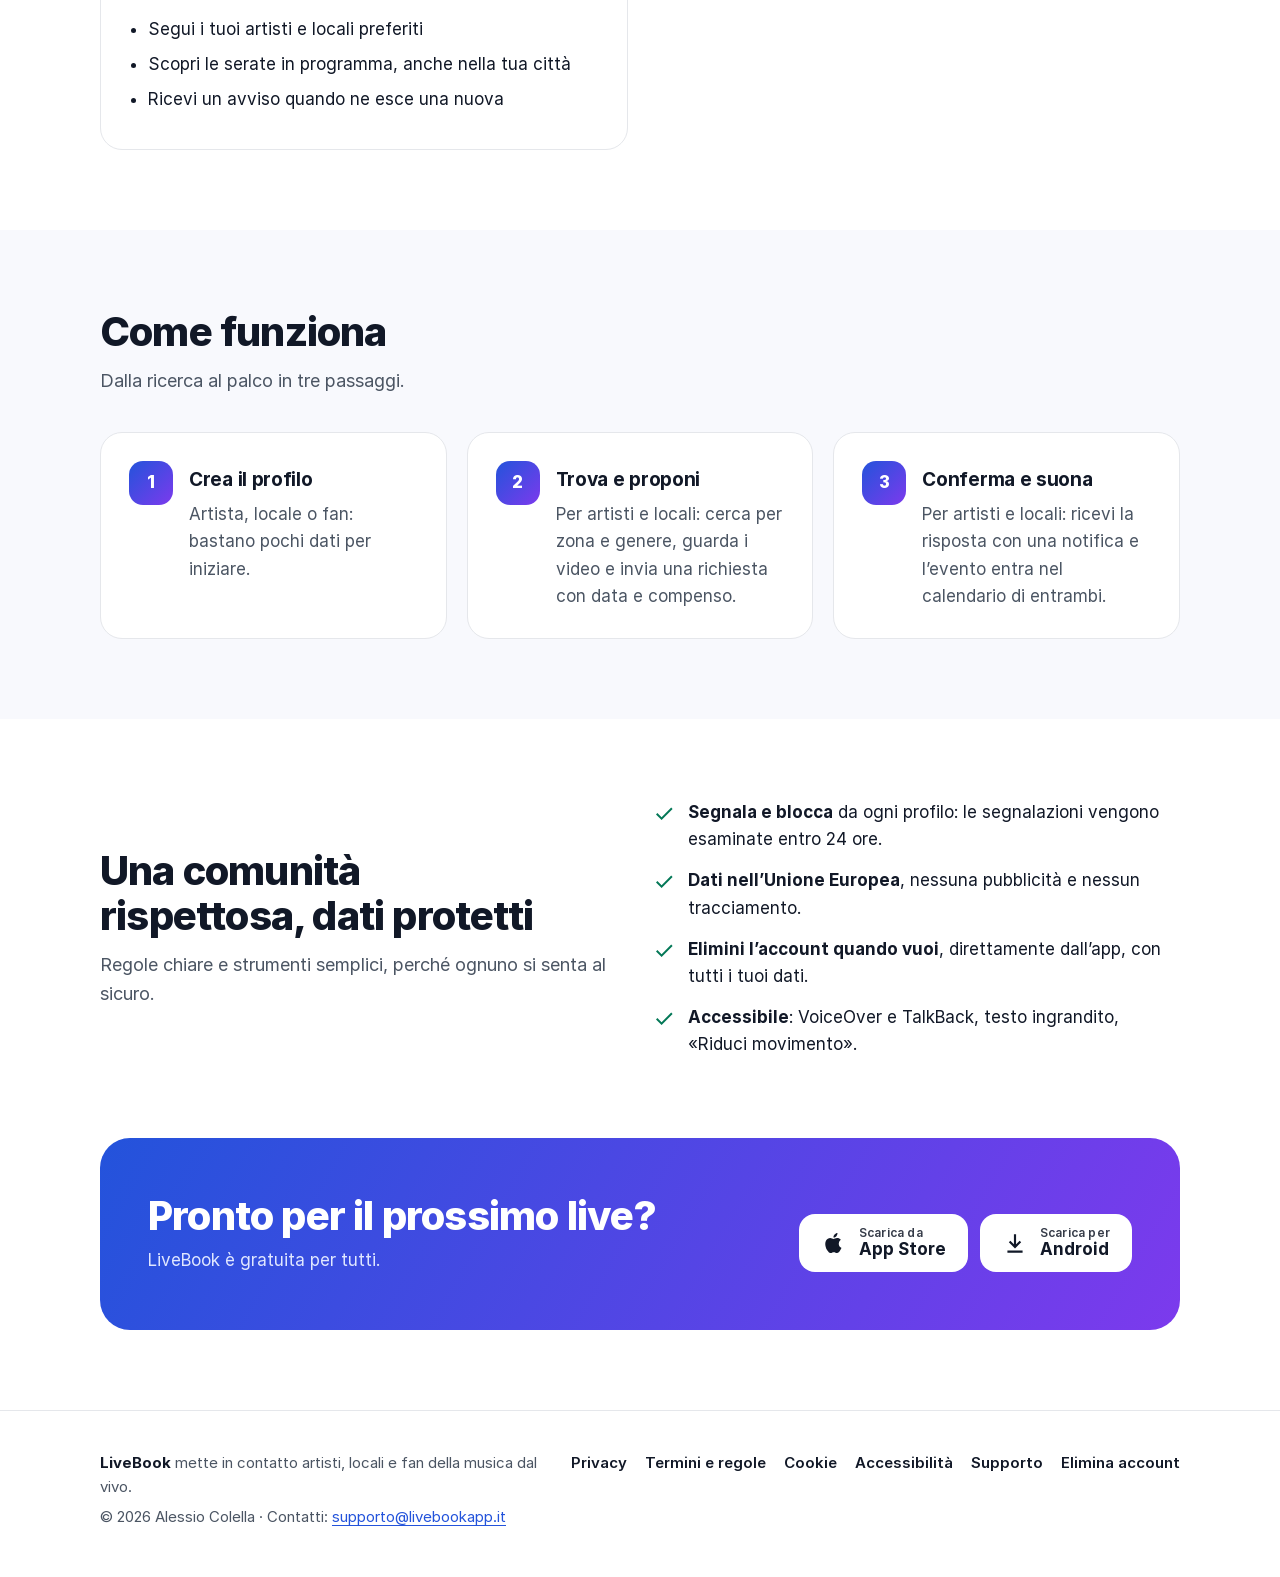
==== commit ae0fec49: "Sito LiveBook: aggiornamento del 07/11/2026 Co-Authored-By: Claude Opus 5.5 <noreply@anthropic.com> " ====
--- a/index.html
+++ b/index.html
@@ -22,7 +22,7 @@
 <link rel="manifest" href="site.webmanifest">
 <link rel="preload" href="assets/fonts/Inter-Regular.woff2" as="font" type="font/woff2" crossorigin>
 <link rel="stylesheet" href="assets/site.css">
-<script type="application/ld+json">{"@context":"https://schema.org","@graph":[{"@type":"Organization","@id":"https://livebookapp.it/#org","name":"LiveBook","url":"https://livebookapp.it/","logo":"https://livebookapp.it/assets/img/icon-512.png","email":"supporto@livebookapp.it","founder":"Alessio Colella"},{"@type":"WebSite","@id":"https://livebookapp.it/#web","name":"LiveBook","alternateName":"LiveBook app","url":"https://livebookapp.it/","inLanguage":"it","publisher":{"@id":"https://livebookapp.it/#org"}},{"@type":"MobileApplication","@id":"https://livebookapp.it/#app","name":"LiveBook","alternateName":["LiveBook app","LB - LiveBook"],"description":"App gratuita per la musica dal vivo: artisti e locali si trovano e organizzano le serate con profili, video, ricerca per zona e genere, richieste di booking e calendario; i fan le scoprono e seguono chi amano.","url":"https://livebookapp.it/","image":"https://livebookapp.it/assets/img/og-image.jpg","applicationCategory":"LifestyleApplication","operatingSystem":"iOS, Android","inLanguage":"it","offers":{"@type":"Offer","price":"0","priceCurrency":"EUR"},"publisher":{"@id":"https://livebookapp.it/#org"}}]}</script>
+<script type="application/ld+json">{"@context":"https://schema.org","@graph":[{"@type":"Organization","@id":"https://livebookapp.it/#org","name":"LiveBook","url":"https://livebookapp.it/","logo":"https://livebookapp.it/assets/img/icon-512.png","email":"supporto@livebookapp.it","founder":"Alessio Colella"},{"@type":"WebSite","@id":"https://livebookapp.it/#web","name":"LiveBook","alternateName":"LiveBook app","url":"https://livebookapp.it/","inLanguage":"it","publisher":{"@id":"https://livebookapp.it/#org"}},{"@type":"MobileApplication","@id":"https://livebookapp.it/#app","name":"LiveBook","alternateName":["LiveBook app","LB - LiveBook"],"description":"App gratuita per la musica dal vivo: artisti e locali si trovano e organizzano le serate con profili, video, ricerca per zona e genere, richieste di booking e calendario; i fan le scoprono e seguono chi amano.","url":"https://livebookapp.it/","image":"https://livebookapp.it/assets/img/og-image.jpg","applicationCategory":"LifestyleApplication","operatingSystem":"iOS, Android","inLanguage":"it","offers":{"@type":"Offer","price":"0","priceCurrency":"EUR"},"publisher":{"@id":"https://livebookapp.it/#org"},"sameAs":["https://apps.apple.com/it/app/id6827290935"]}]}</script>
 </head>
 <body>
 <a class="skip" href="#contenuto">Vai al contenuto</a>
@@ -40,8 +40,8 @@
       <span class="eyebrow">Musica dal vivo</span>
       <h1 id="titolo">Il tuo prossimo live, <span class="grad">a portata di tocco</span></h1>
       <p class="lead">Artisti e locali si trovano e organizzano le serate. I fan le scoprono e seguono chi amano. Gratis, su iPhone e Android.</p>
-      <div id="scarica"><div class="stores"><a class="btn btn-dark" aria-disabled="true" role="link" tabindex="0" title="Disponibile a breve"><svg viewBox="0 0 24 24" aria-hidden="true"><path d="M16.4 12.6c0-2.3 1.9-3.4 2-3.5-1.1-1.6-2.8-1.8-3.4-1.8-1.4-.1-2.8.9-3.5.9-.7 0-1.8-.8-3-.8-1.5 0-3 .9-3.8 2.3-1.6 2.8-.4 7 1.2 9.3.8 1.1 1.7 2.4 2.9 2.3 1.2 0 1.6-.7 3-.7s1.8.7 3 .7c1.3 0 2.1-1.1 2.8-2.3.9-1.3 1.3-2.6 1.3-2.6s-2.5-1-2.5-3.8zM14.2 5.7c.6-.8 1.1-1.8 1-2.9-.9 0-2 .6-2.7 1.4-.6.7-1.1 1.7-1 2.8 1 .1 2-.5 2.7-1.3z"/></svg><span><small>In arrivo su</small>App Store</span></a><a class="btn btn-dark" aria-disabled="true" role="link" tabindex="0" title="Disponibile a breve"><svg viewBox="0 0 24 24" aria-hidden="true"><path d="M4 2.8v18.4c0 .4.4.7.8.5l10.4-9.2c.3-.3.3-.7 0-1L4.8 2.3c-.4-.2-.8.1-.8.5zm12.6 7.6 2.9 1.7c.6.3.6 1.2 0 1.5l-2.9 1.7-2.3-2.4 2.3-2.5z"/></svg><span><small>In arrivo su</small>Google Play</span></a></div></div>
-      <p class="note">L’app è in arrivo sugli store. Vuoi provarla in anteprima? Scrivici a <a href="mailto:supporto@livebookapp.it">supporto@livebookapp.it</a>.</p>
+      <div id="scarica"><div class="stores"><a class="btn btn-dark" href="https://apps.apple.com/it/app/id6827290935" rel="noopener"><svg viewBox="0 0 24 24" aria-hidden="true"><path d="M16.4 12.6c0-2.3 1.9-3.4 2-3.5-1.1-1.6-2.8-1.8-3.4-1.8-1.4-.1-2.8.9-3.5.9-.7 0-1.8-.8-3-.8-1.5 0-3 .9-3.8 2.3-1.6 2.8-.4 7 1.2 9.3.8 1.1 1.7 2.4 2.9 2.3 1.2 0 1.6-.7 3-.7s1.8.7 3 .7c1.3 0 2.1-1.1 2.8-2.3.9-1.3 1.3-2.6 1.3-2.6s-2.5-1-2.5-3.8zM14.2 5.7c.6-.8 1.1-1.8 1-2.9-.9 0-2 .6-2.7 1.4-.6.7-1.1 1.7-1 2.8 1 .1 2-.5 2.7-1.3z"/></svg><span><small>Scarica da</small>App Store</span></a><a class="btn btn-dark" href="android.html"><svg viewBox="0 0 24 24" aria-hidden="true"><path d="M11 4h2v9.2l3.3-3.3 1.4 1.4L12 17l-5.7-5.7 1.4-1.4 3.3 3.3zM5 19h14v2H5z"/></svg><span><small>Scarica per</small>Android</span></a></div></div>
+      <p class="note">Su iPhone dall’App Store, su Android <a href="android.html">direttamente da questo sito</a>.</p>
     </div>
     <div class="phone">
       <video id="video-logo" muted playsinline loop preload="metadata" poster="assets/img/poster.jpg" aria-label="Animazione del logo LiveBook">
@@ -120,7 +120,7 @@
   <div class="wrap">
     <div class="band">
       <div><h2 id="t-cta">Pronto per il prossimo live?</h2><p>LiveBook è gratuita per tutti.</p></div>
-      <div class="stores"><a class="btn btn-dark" aria-disabled="true" role="link" tabindex="0" title="Disponibile a breve"><svg viewBox="0 0 24 24" aria-hidden="true"><path d="M16.4 12.6c0-2.3 1.9-3.4 2-3.5-1.1-1.6-2.8-1.8-3.4-1.8-1.4-.1-2.8.9-3.5.9-.7 0-1.8-.8-3-.8-1.5 0-3 .9-3.8 2.3-1.6 2.8-.4 7 1.2 9.3.8 1.1 1.7 2.4 2.9 2.3 1.2 0 1.6-.7 3-.7s1.8.7 3 .7c1.3 0 2.1-1.1 2.8-2.3.9-1.3 1.3-2.6 1.3-2.6s-2.5-1-2.5-3.8zM14.2 5.7c.6-.8 1.1-1.8 1-2.9-.9 0-2 .6-2.7 1.4-.6.7-1.1 1.7-1 2.8 1 .1 2-.5 2.7-1.3z"/></svg><span><small>In arrivo su</small>App Store</span></a><a class="btn btn-dark" aria-disabled="true" role="link" tabindex="0" title="Disponibile a breve"><svg viewBox="0 0 24 24" aria-hidden="true"><path d="M4 2.8v18.4c0 .4.4.7.8.5l10.4-9.2c.3-.3.3-.7 0-1L4.8 2.3c-.4-.2-.8.1-.8.5zm12.6 7.6 2.9 1.7c.6.3.6 1.2 0 1.5l-2.9 1.7-2.3-2.4 2.3-2.5z"/></svg><span><small>In arrivo su</small>Google Play</span></a></div>
+      <div class="stores"><a class="btn btn-dark" href="https://apps.apple.com/it/app/id6827290935" rel="noopener"><svg viewBox="0 0 24 24" aria-hidden="true"><path d="M16.4 12.6c0-2.3 1.9-3.4 2-3.5-1.1-1.6-2.8-1.8-3.4-1.8-1.4-.1-2.8.9-3.5.9-.7 0-1.8-.8-3-.8-1.5 0-3 .9-3.8 2.3-1.6 2.8-.4 7 1.2 9.3.8 1.1 1.7 2.4 2.9 2.3 1.2 0 1.6-.7 3-.7s1.8.7 3 .7c1.3 0 2.1-1.1 2.8-2.3.9-1.3 1.3-2.6 1.3-2.6s-2.5-1-2.5-3.8zM14.2 5.7c.6-.8 1.1-1.8 1-2.9-.9 0-2 .6-2.7 1.4-.6.7-1.1 1.7-1 2.8 1 .1 2-.5 2.7-1.3z"/></svg><span><small>Scarica da</small>App Store</span></a><a class="btn btn-dark" href="android.html"><svg viewBox="0 0 24 24" aria-hidden="true"><path d="M11 4h2v9.2l3.3-3.3 1.4 1.4L12 17l-5.7-5.7 1.4-1.4 3.3 3.3zM5 19h14v2H5z"/></svg><span><small>Scarica per</small>Android</span></a></div>
     </div>
   </div>
 </section>
--- a/assets/site.css
+++ b/assets/site.css
@@ -134,3 +134,14 @@
 .grid2.center { align-items: center; }
 section.block.notop { padding-top: 0; }
 .toc ol { list-style: none; padding-left: 0; }
+
+/* (E170) Nuova password dal computer */
+.c-form { display: grid; gap: 8px; max-width: 420px; margin: 20px 0; }
+.c-form label { font-weight: 600; }
+.c-form input[type="password"], .c-form input[type="text"] { width: 100%; min-height: 48px; padding: 10px 14px; border: 1px solid var(--line); border-radius: 12px; font: inherit; color: var(--ink); background: #fff; }
+.c-form input:focus-visible { outline: 3px solid #2353DB; outline-offset: 1px; }
+.c-form .nota { margin: 0 0 8px; }
+.c-form .c-scelta { display: flex; align-items: center; gap: 8px; font-weight: 400; margin: 4px 0 8px; }
+.c-form .c-msg { margin: 0 0 8px; padding: 10px 14px; border-radius: 12px; background: #FEF2F2; color: #991B1B; font-weight: 600; }
+.c-form button { justify-content: center; cursor: pointer; font: inherit; font-weight: 600; }
+.c-form button:disabled { opacity: .6; cursor: default; }
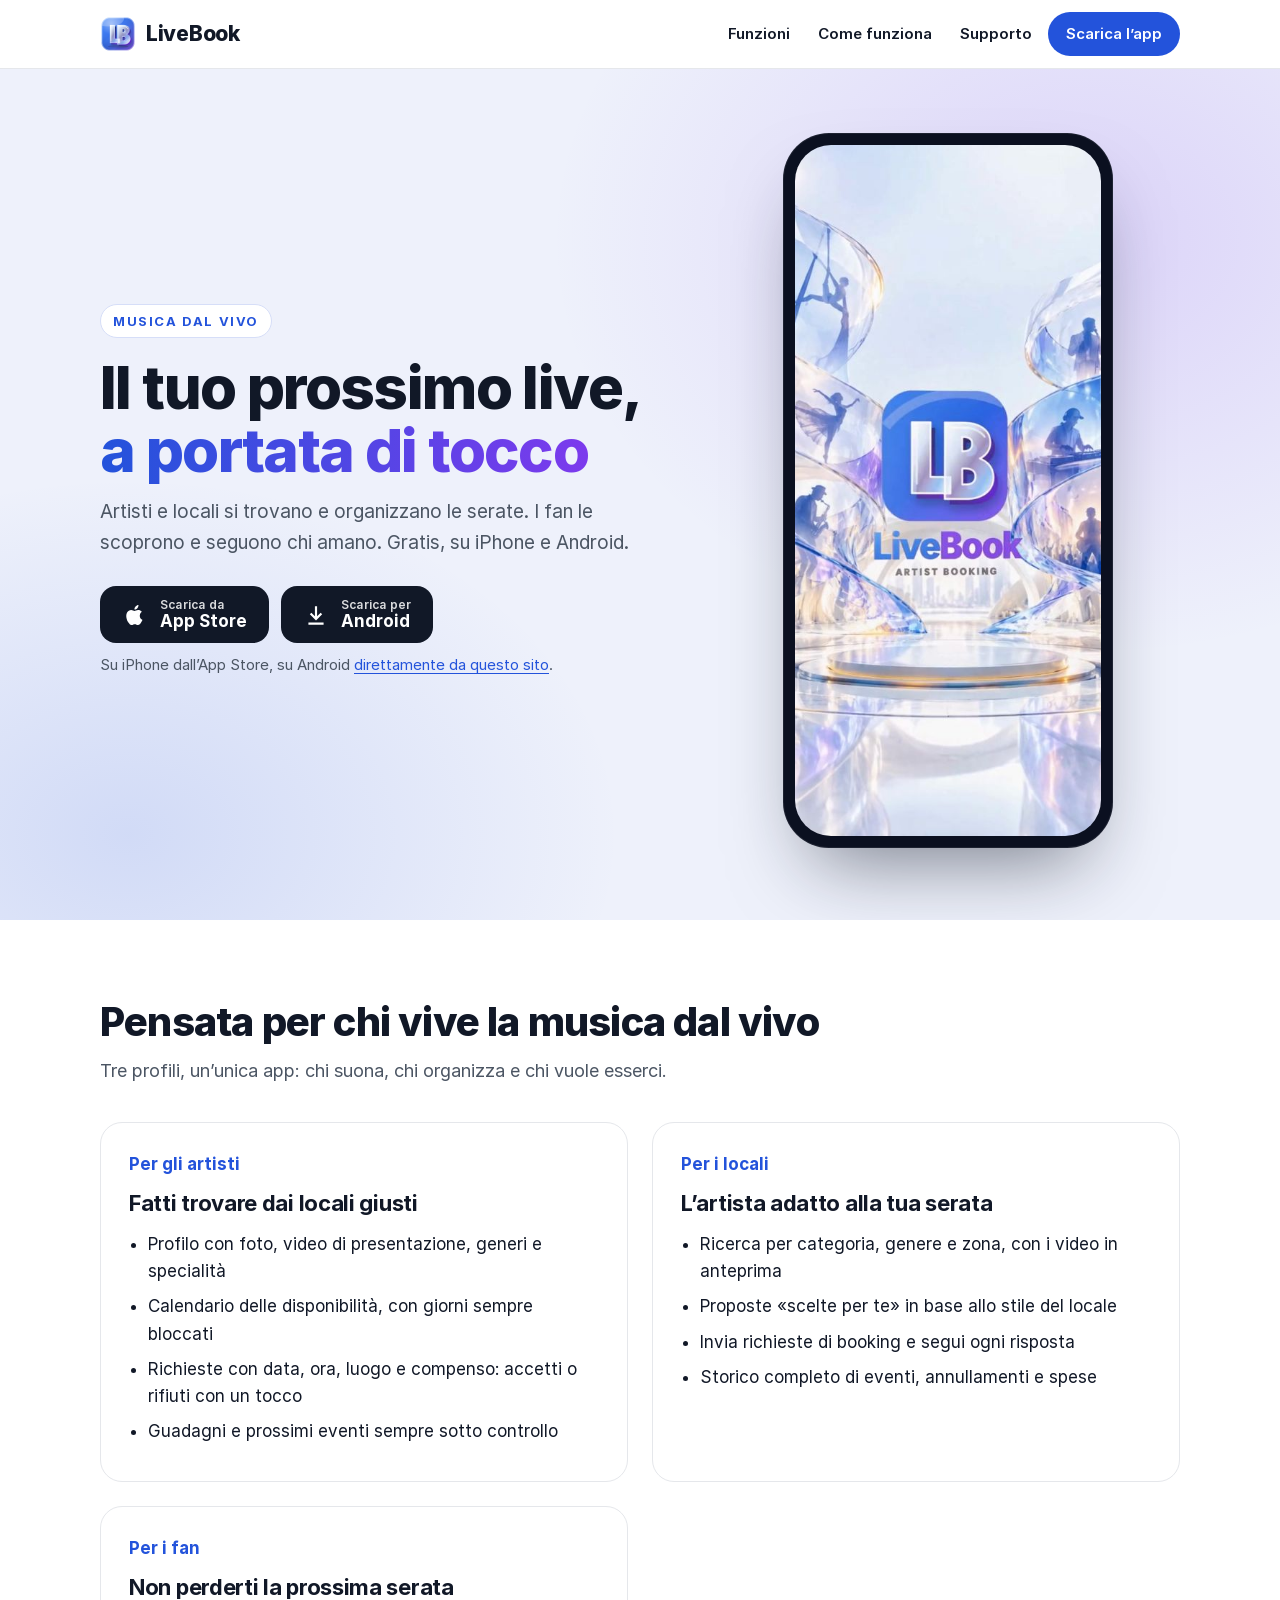
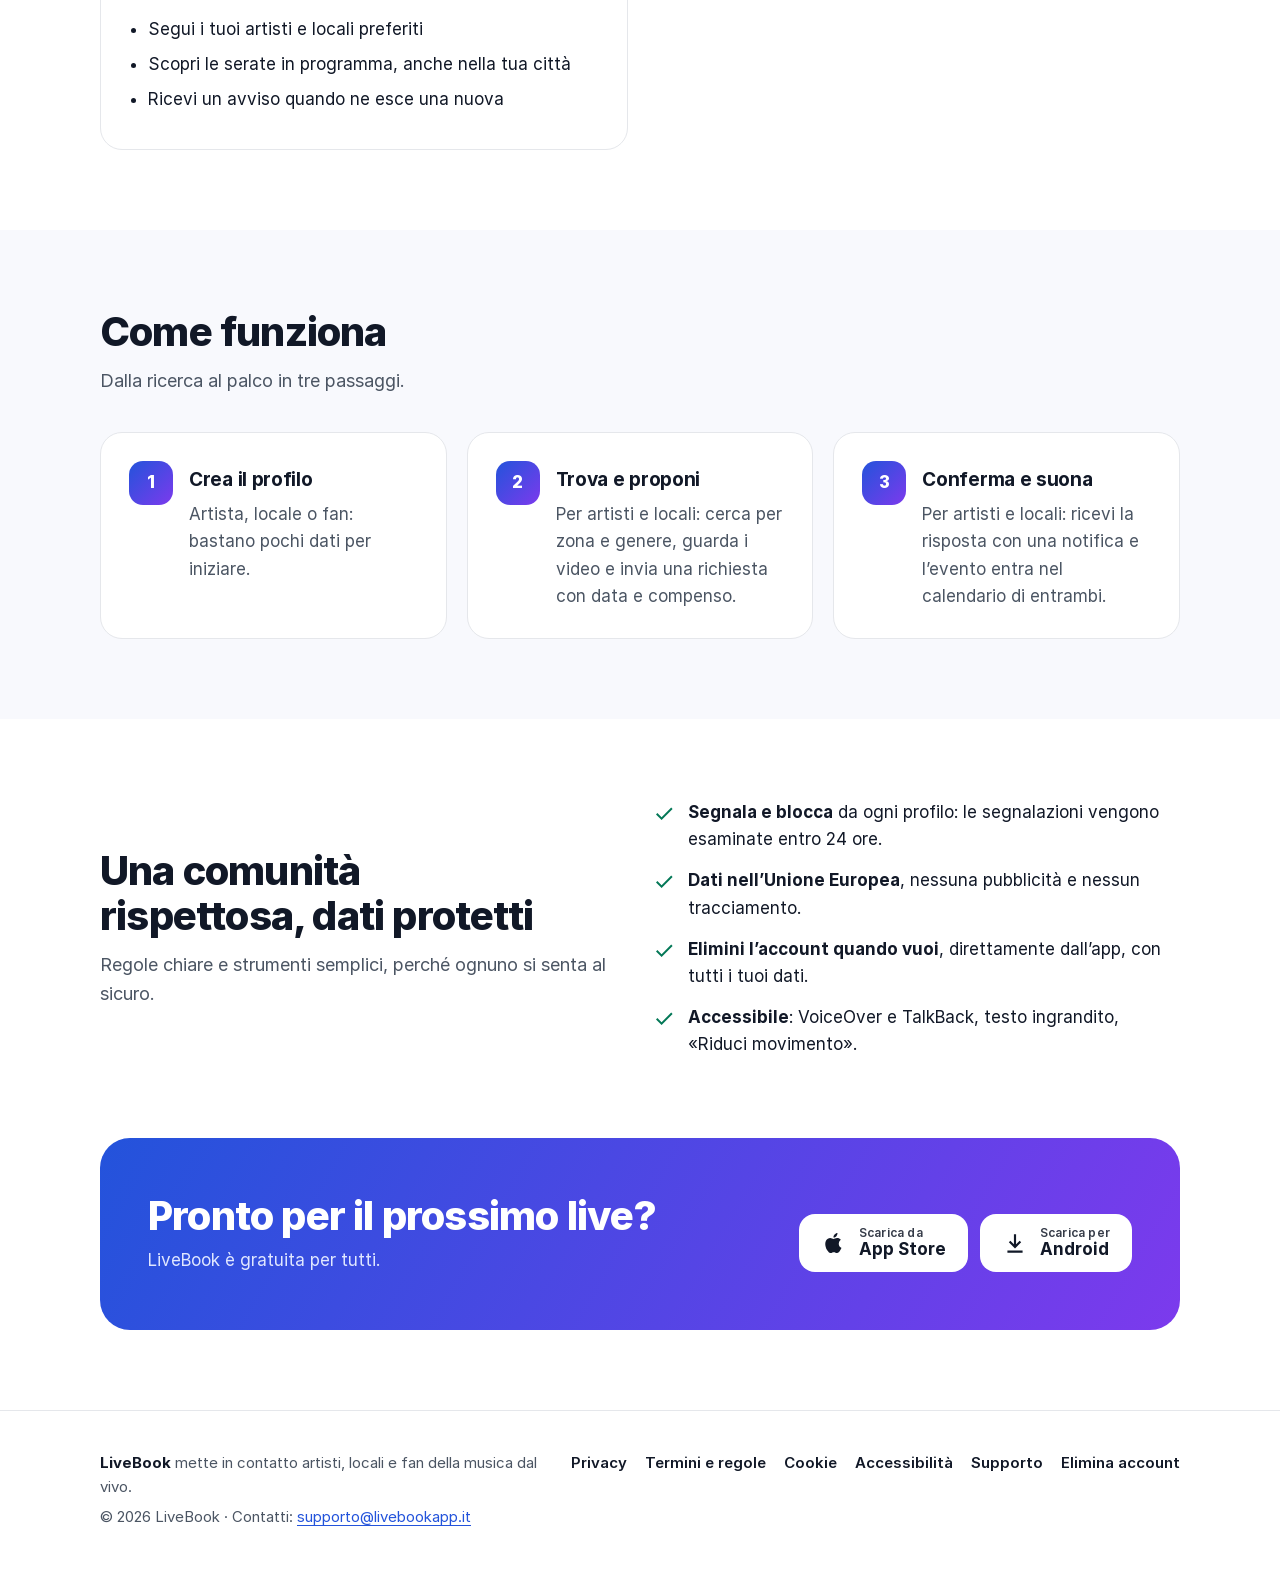
==== commit 69550f75: "Sito LiveBook: aggiornamento del 12/11/2026 Co-Authored-By: Claude Opus 5.5 <noreply@anthropic.com> " ====
--- a/index.html
+++ b/index.html
@@ -22,7 +22,7 @@
 <link rel="manifest" href="site.webmanifest">
 <link rel="preload" href="assets/fonts/Inter-Regular.woff2" as="font" type="font/woff2" crossorigin>
 <link rel="stylesheet" href="assets/site.css">
-<script type="application/ld+json">{"@context":"https://schema.org","@graph":[{"@type":"Organization","@id":"https://livebookapp.it/#org","name":"LiveBook","url":"https://livebookapp.it/","logo":"https://livebookapp.it/assets/img/icon-512.png","email":"supporto@livebookapp.it","founder":"Alessio Colella"},{"@type":"WebSite","@id":"https://livebookapp.it/#web","name":"LiveBook","alternateName":"LiveBook app","url":"https://livebookapp.it/","inLanguage":"it","publisher":{"@id":"https://livebookapp.it/#org"}},{"@type":"MobileApplication","@id":"https://livebookapp.it/#app","name":"LiveBook","alternateName":["LiveBook app","LB - LiveBook"],"description":"App gratuita per la musica dal vivo: artisti e locali si trovano e organizzano le serate con profili, video, ricerca per zona e genere, richieste di booking e calendario; i fan le scoprono e seguono chi amano.","url":"https://livebookapp.it/","image":"https://livebookapp.it/assets/img/og-image.jpg","applicationCategory":"LifestyleApplication","operatingSystem":"iOS, Android","inLanguage":"it","offers":{"@type":"Offer","price":"0","priceCurrency":"EUR"},"publisher":{"@id":"https://livebookapp.it/#org"},"sameAs":["https://apps.apple.com/it/app/id6827290935"]}]}</script>
+<script type="application/ld+json">{"@context":"https://schema.org","@graph":[{"@type":"Organization","@id":"https://livebookapp.it/#org","name":"LiveBook","url":"https://livebookapp.it/","logo":"https://livebookapp.it/assets/img/icon-512.png","email":"supporto@livebookapp.it"},{"@type":"WebSite","@id":"https://livebookapp.it/#web","name":"LiveBook","alternateName":"LiveBook app","url":"https://livebookapp.it/","inLanguage":"it","publisher":{"@id":"https://livebookapp.it/#org"}},{"@type":"MobileApplication","@id":"https://livebookapp.it/#app","name":"LiveBook","alternateName":["LiveBook app","LB - LiveBook"],"description":"App gratuita per la musica dal vivo: artisti e locali si trovano e organizzano le serate con profili, video, ricerca per zona e genere, richieste di booking e calendario; i fan le scoprono e seguono chi amano.","url":"https://livebookapp.it/","image":"https://livebookapp.it/assets/img/og-image.jpg","applicationCategory":"LifestyleApplication","operatingSystem":"iOS, Android","inLanguage":"it","offers":{"@type":"Offer","price":"0","priceCurrency":"EUR"},"publisher":{"@id":"https://livebookapp.it/#org"},"sameAs":["https://apps.apple.com/it/app/id6827290935"]}]}</script>
 </head>
 <body>
 <a class="skip" href="#contenuto">Vai al contenuto</a>
@@ -130,7 +130,7 @@
   <div class="wrap">
     <div>
       <p class="f1"><strong>LiveBook</strong> mette in contatto artisti, locali e fan della musica dal vivo.</p>
-      <p class="f2">© 2026 Alessio Colella · Contatti: <a href="mailto:supporto@livebookapp.it">supporto@livebookapp.it</a></p>
+      <p class="f2">© 2026 LiveBook · Contatti: <a href="mailto:supporto@livebookapp.it">supporto@livebookapp.it</a></p>
     </div>
     <nav aria-label="Informazioni legali"><a href="privacy.html">Privacy</a><a href="termini.html">Termini e regole</a><a href="cookie.html">Cookie</a><a href="accessibilita.html">Accessibilità</a><a href="supporto.html">Supporto</a><a href="elimina-account.html">Elimina account</a></nav>
   </div>
--- a/assets/site.css
+++ b/assets/site.css
@@ -112,6 +112,13 @@
 .doc th, .doc td { text-align: left; vertical-align: top; border-bottom: 1px solid var(--line); padding: 10px 10px 10px 0; }
 .doc th { font-weight: 700; }
 .doc .box { background: var(--soft); border-radius: 16px; padding: 18px 20px; margin: 18px 0; }
+[hidden] { display: none !important; }
+/* (E193) pagina Android: avviso per i browser interni delle app e conferma del download */
+.apk-inapp { background: #FFF7E6; border: 2px solid #F59E0B; border-radius: 14px; padding: 14px 16px; margin: 0 0 16px; }
+.apk-inapp p + p { margin-top: 10px; }
+.apk-azioni { display: flex; flex-wrap: wrap; gap: 10px; }
+.apk-azioni .btn { min-height: 48px; font-size: 16px; cursor: pointer; font-family: inherit; }
+.apk-avviato { background: #ECFDF3; border: 1px solid #10B981; border-radius: 12px; padding: 10px 14px; margin: 14px 0 0; }
 .toc { background: #F8F9FD; border: 1px solid var(--line); border-radius: 16px; padding: 16px 20px; margin: 0 0 12px; }
 .toc ol { margin: 6px 0 0; padding-left: 1.3em; columns: 2; column-gap: 32px; }
 @media (max-width: 640px) { .toc ol { columns: 1; } .doc table, .doc thead, .doc tbody, .doc tr, .doc th, .doc td { display: block; } .doc thead { display: none; } .doc td { border: 0; padding: 4px 0; } .doc tr { border-bottom: 1px solid var(--line); padding: 10px 0; } .doc td::before { content: attr(data-label); display: block; font-weight: 700; } }
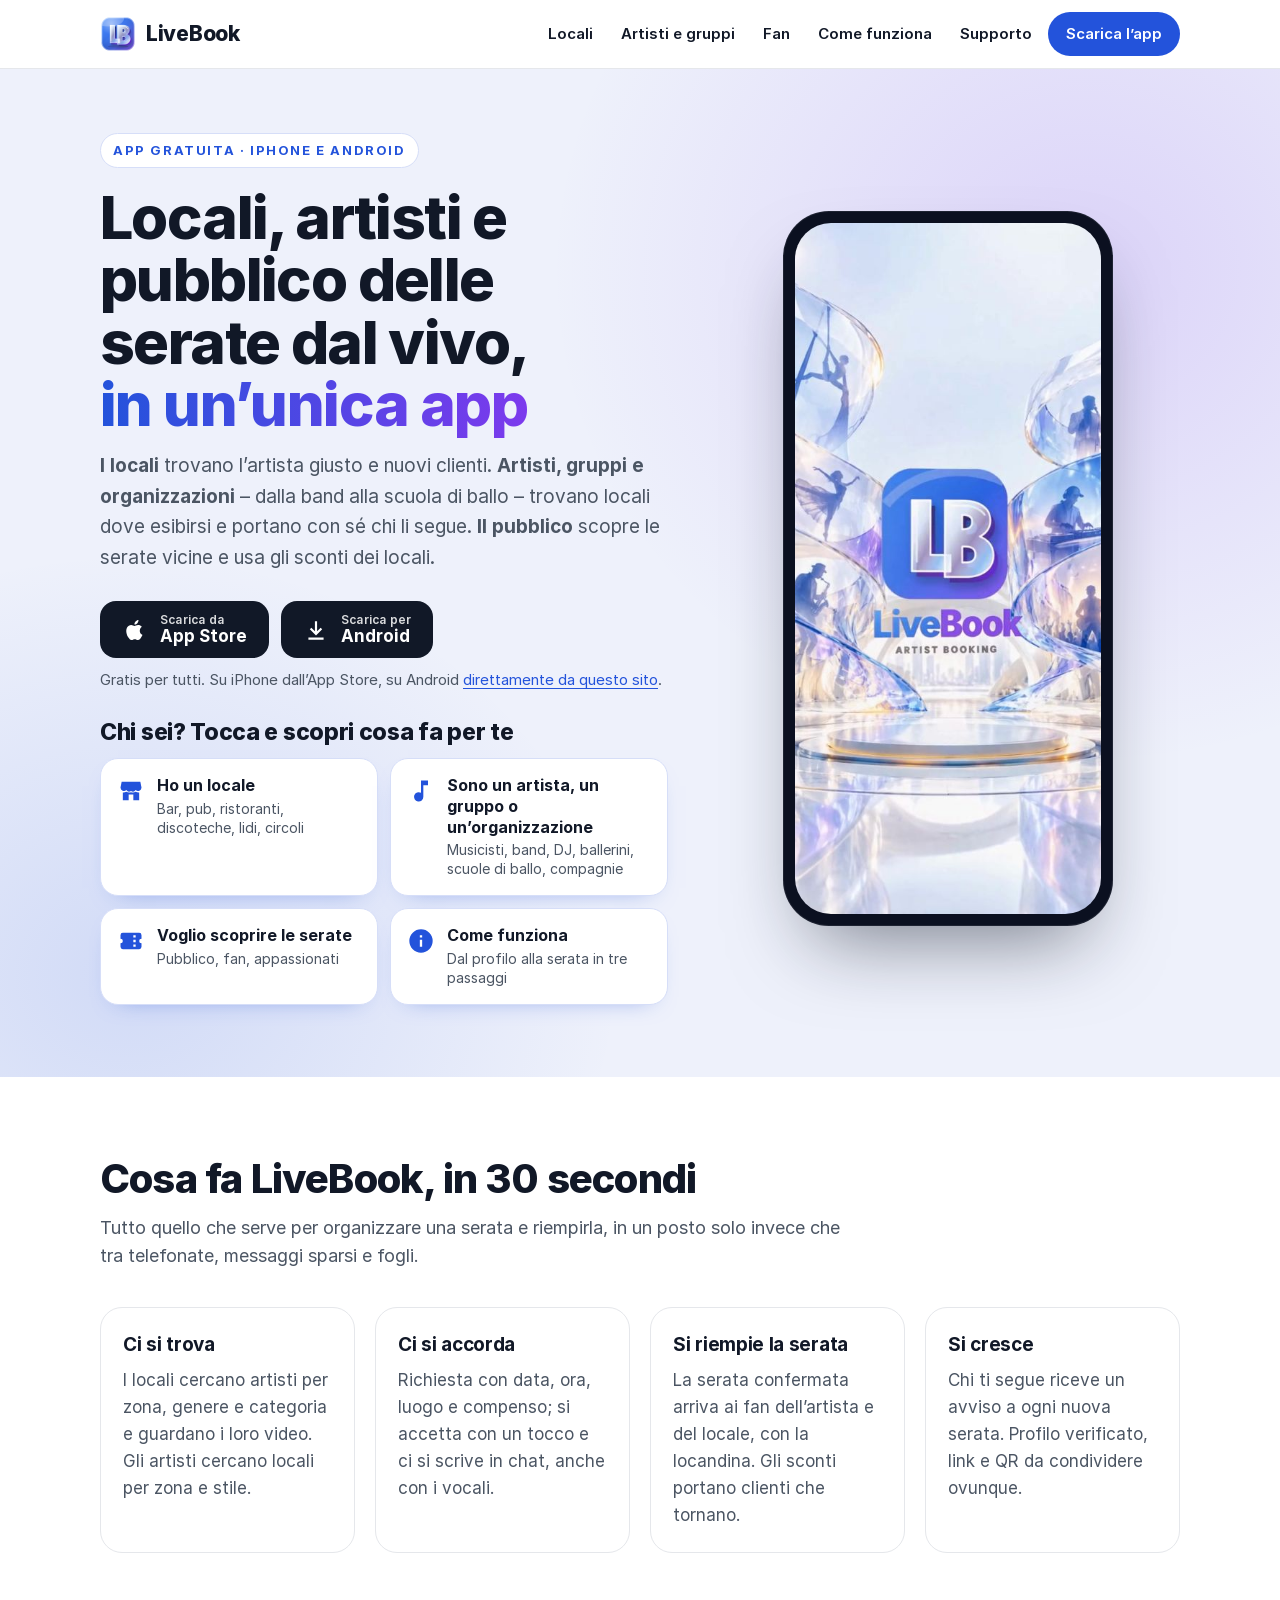
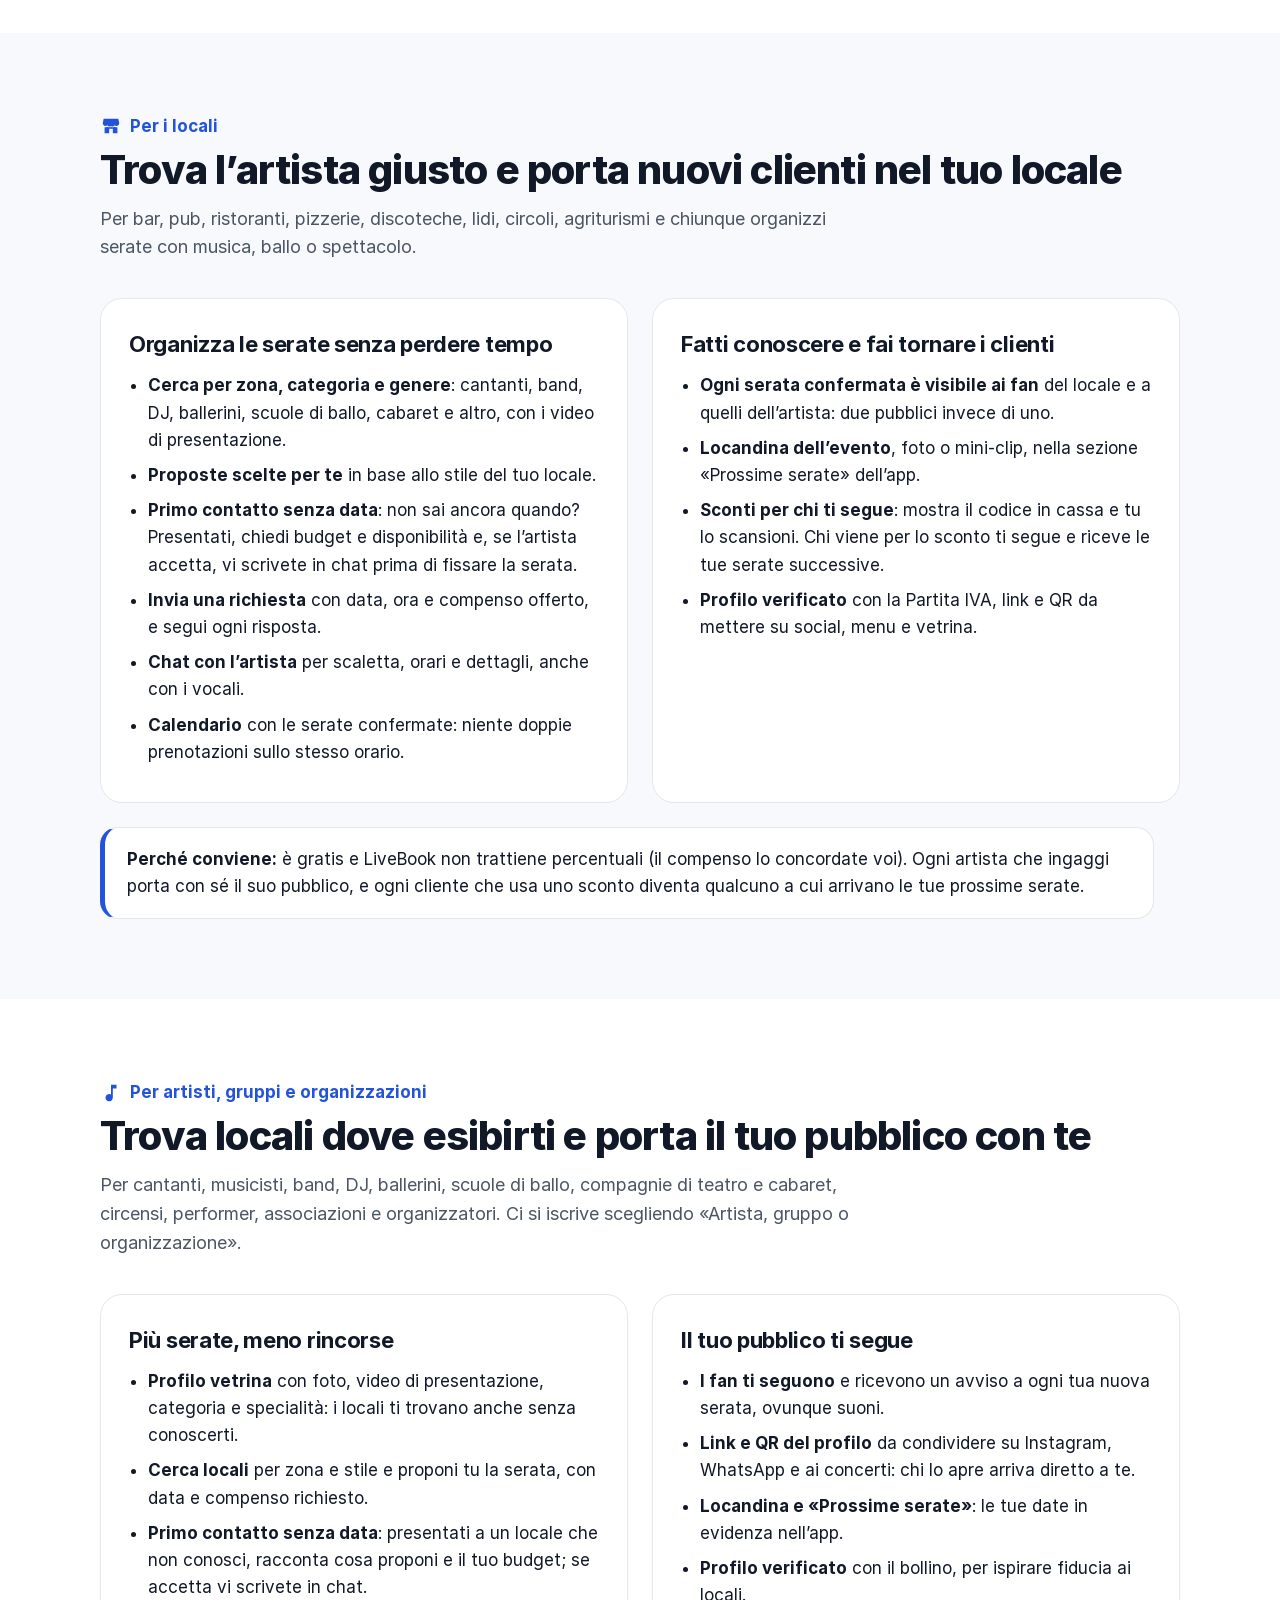
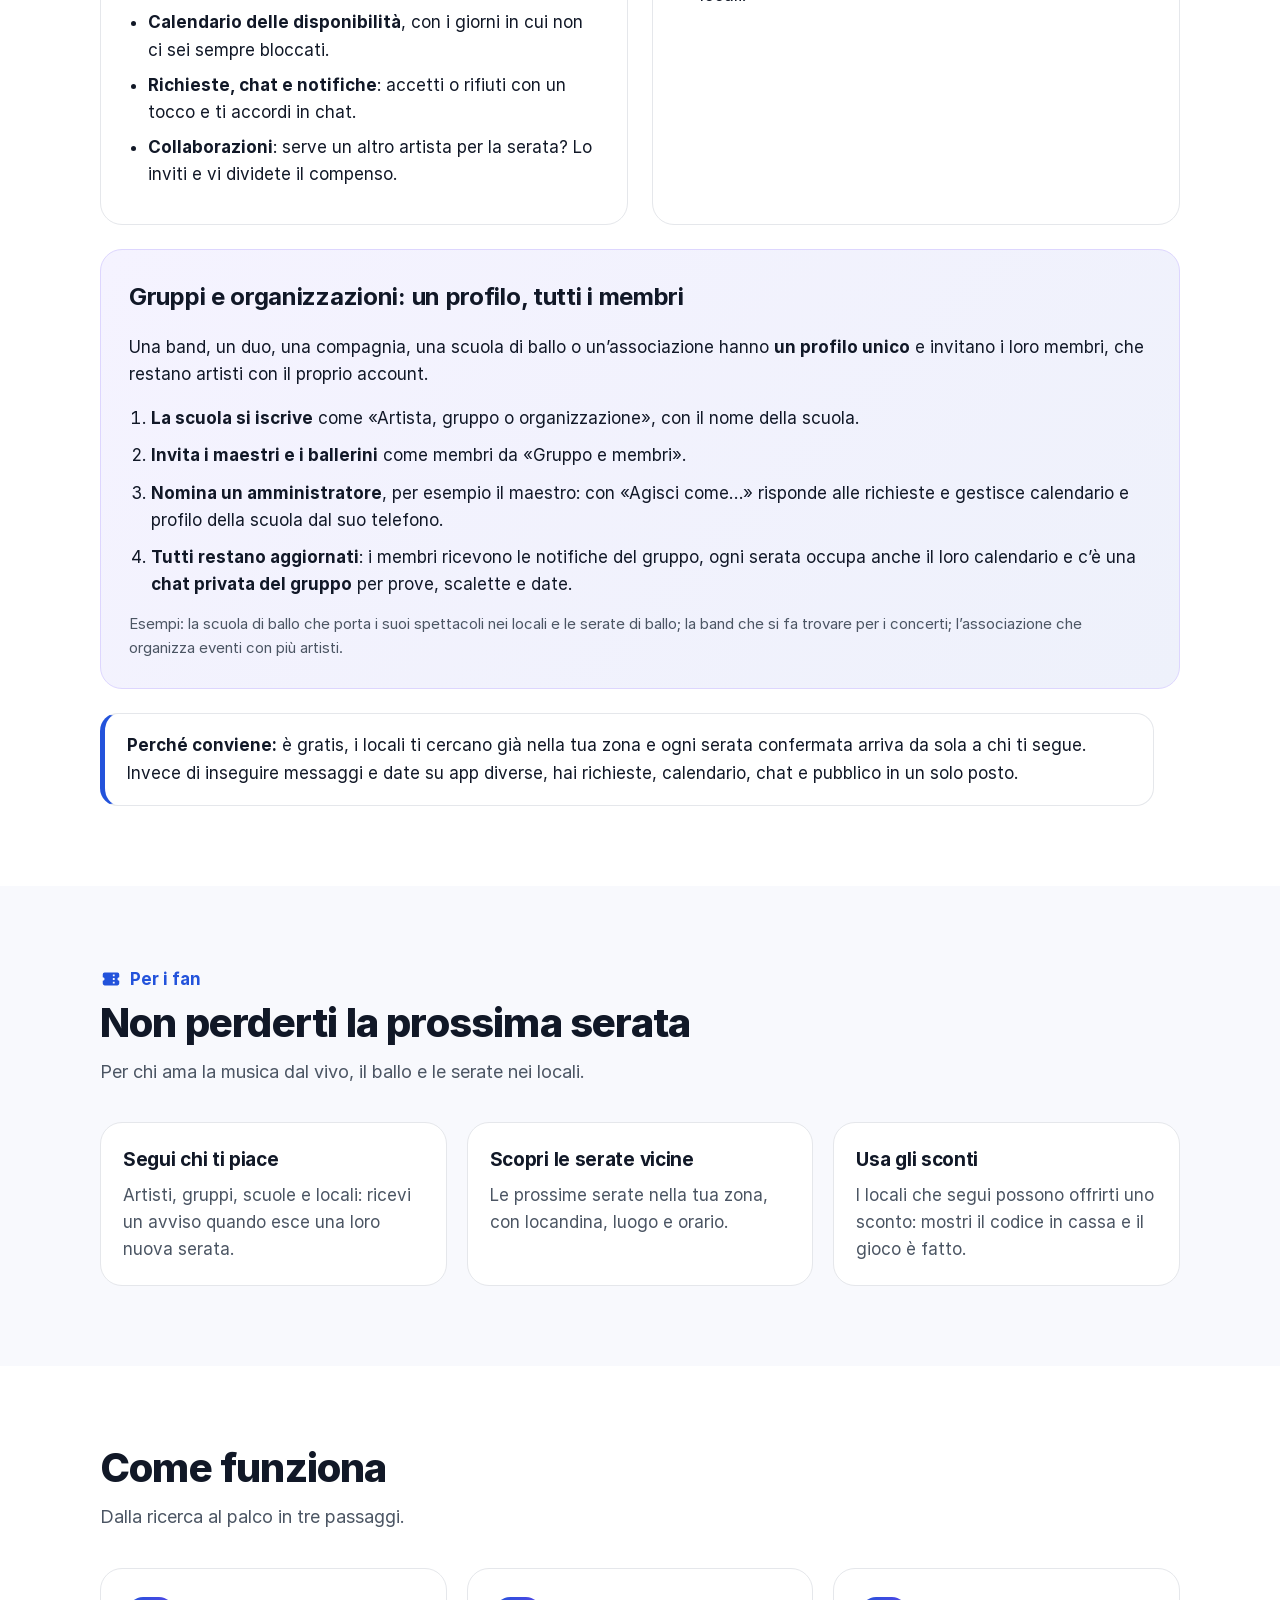
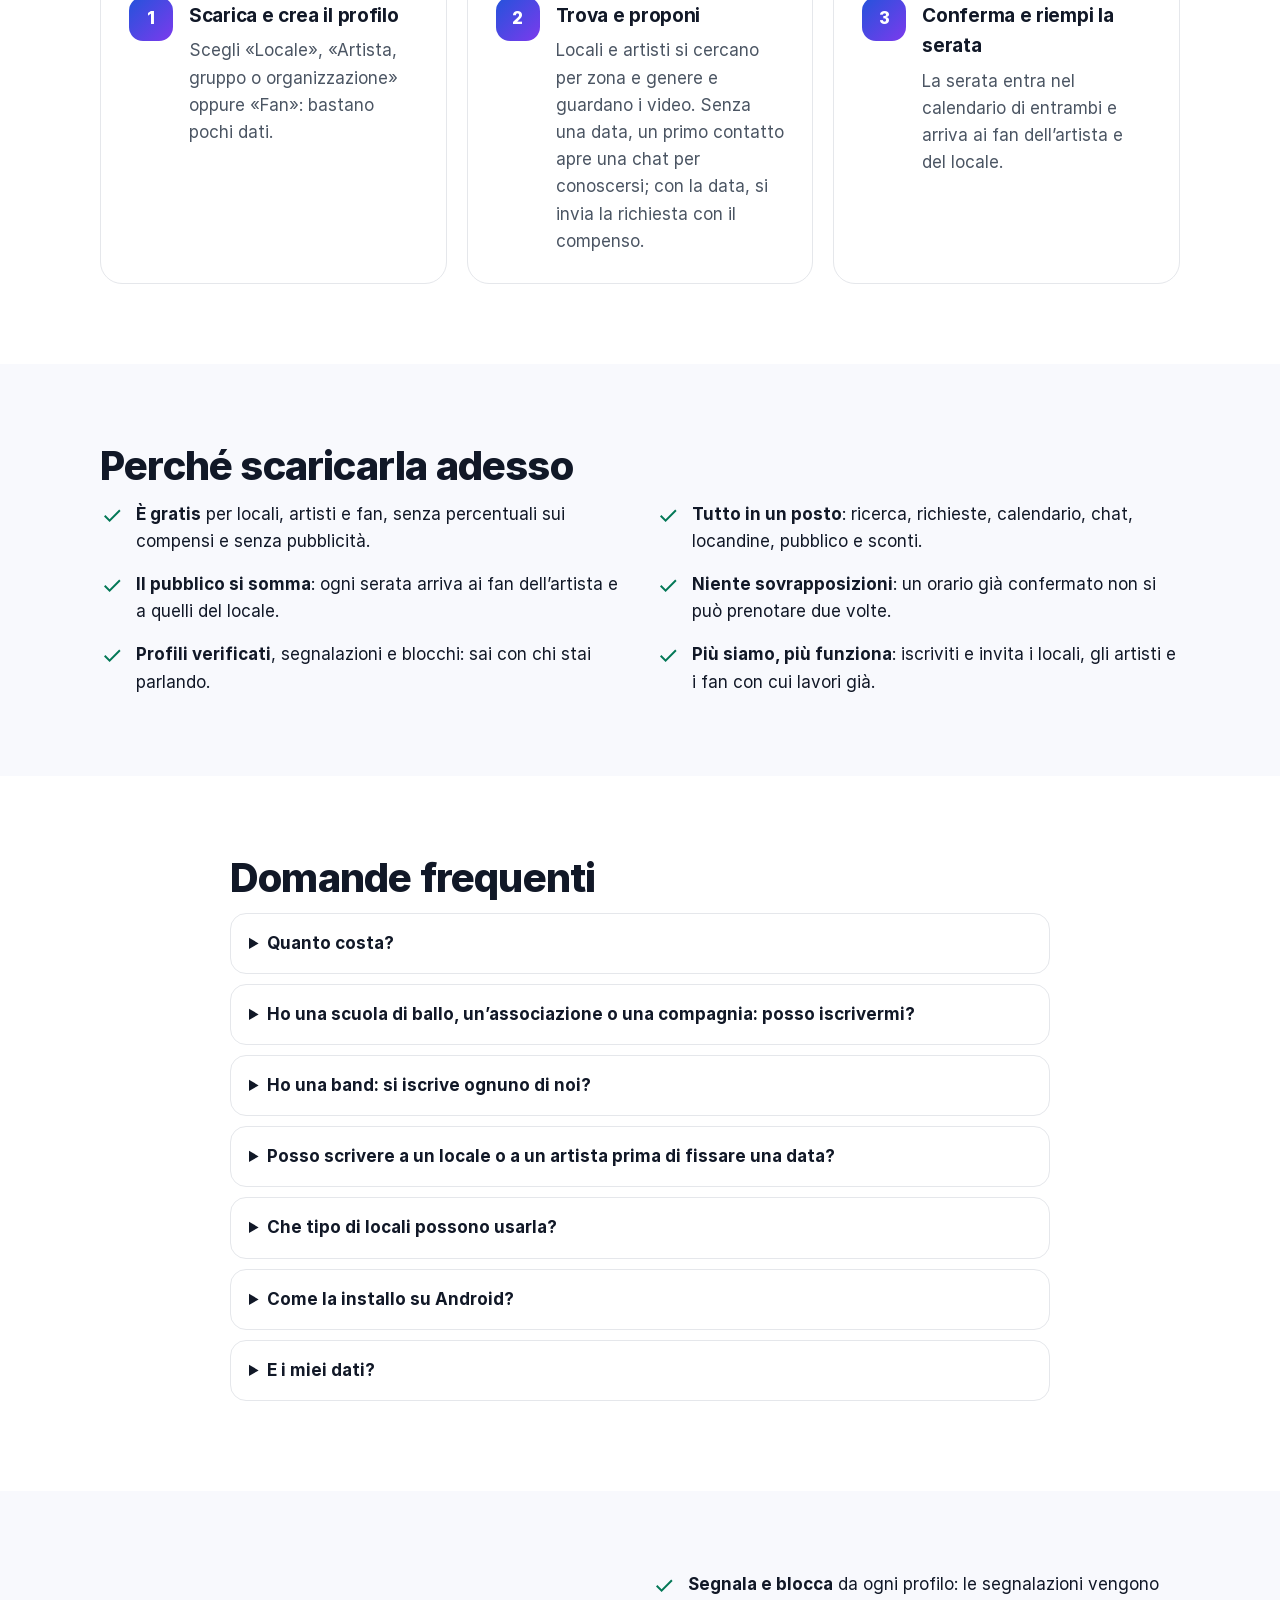
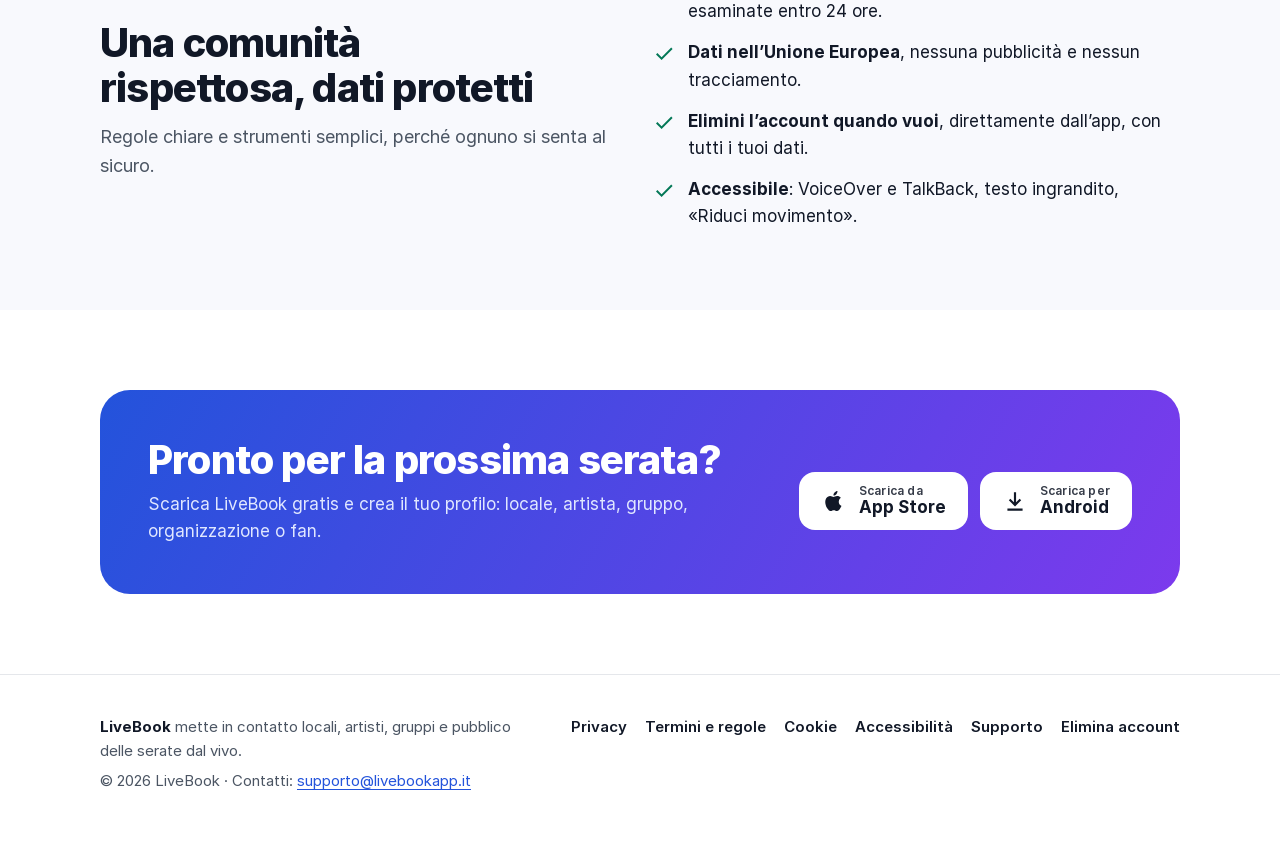
==== commit b4603283: "Sito LiveBook: aggiornamento del 22/11/2026 Co-Authored-By: Claude Opus 5.5 <noreply@anthropic.com> " ====
--- a/index.html
+++ b/index.html
@@ -3,8 +3,8 @@
 <head>
 <meta charset="utf-8">
 <meta name="viewport" content="width=device-width, initial-scale=1">
-<title>LiveBook – Musica dal vivo per artisti, locali e fan</title>
-<meta name="description" content="LiveBook è l’app gratuita per la musica dal vivo: artisti e locali si trovano e organizzano le serate, i fan le scoprono e seguono chi amano.">
+<title>LiveBook – L’app gratuita per locali, artisti e serate dal vivo</title>
+<meta name="description" content="LiveBook è l’app gratuita che fa incontrare locali, artisti, gruppi e pubblico: i locali trovano artisti e nuovi clienti, gli artisti trovano serate e portano i loro fan, il pubblico scopre le serate vicine e usa gli sconti.">
 <link rel="canonical" href="https://livebookapp.it/">
 <meta http-equiv="Content-Security-Policy" content="default-src 'self'; img-src 'self' data:; media-src 'self'; style-src 'self'; script-src 'self'; font-src 'self'; base-uri 'self'; form-action 'none'">
 <meta name="referrer" content="strict-origin-when-cross-origin">
@@ -12,8 +12,8 @@
 <meta property="og:type" content="website">
 <meta property="og:locale" content="it_IT">
 <meta property="og:site_name" content="LiveBook">
-<meta property="og:title" content="LiveBook – Musica dal vivo per artisti, locali e fan">
-<meta property="og:description" content="LiveBook è l’app gratuita per la musica dal vivo: artisti e locali si trovano e organizzano le serate, i fan le scoprono e seguono chi amano.">
+<meta property="og:title" content="LiveBook – L’app gratuita per locali, artisti e serate dal vivo">
+<meta property="og:description" content="LiveBook è l’app gratuita che fa incontrare locali, artisti, gruppi e pubblico: i locali trovano artisti e nuovi clienti, gli artisti trovano serate e portano i loro fan, il pubblico scopre le serate vicine e usa gli sconti.">
 <meta property="og:url" content="https://livebookapp.it/">
 <meta property="og:image" content="https://livebookapp.it/assets/img/og-image.jpg">
 <meta name="twitter:card" content="summary_large_image">
@@ -22,14 +22,14 @@
 <link rel="manifest" href="site.webmanifest">
 <link rel="preload" href="assets/fonts/Inter-Regular.woff2" as="font" type="font/woff2" crossorigin>
 <link rel="stylesheet" href="assets/site.css">
-<script type="application/ld+json">{"@context":"https://schema.org","@graph":[{"@type":"Organization","@id":"https://livebookapp.it/#org","name":"LiveBook","url":"https://livebookapp.it/","logo":"https://livebookapp.it/assets/img/icon-512.png","email":"supporto@livebookapp.it"},{"@type":"WebSite","@id":"https://livebookapp.it/#web","name":"LiveBook","alternateName":"LiveBook app","url":"https://livebookapp.it/","inLanguage":"it","publisher":{"@id":"https://livebookapp.it/#org"}},{"@type":"MobileApplication","@id":"https://livebookapp.it/#app","name":"LiveBook","alternateName":["LiveBook app","LB - LiveBook"],"description":"App gratuita per la musica dal vivo: artisti e locali si trovano e organizzano le serate con profili, video, ricerca per zona e genere, richieste di booking e calendario; i fan le scoprono e seguono chi amano.","url":"https://livebookapp.it/","image":"https://livebookapp.it/assets/img/og-image.jpg","applicationCategory":"LifestyleApplication","operatingSystem":"iOS, Android","inLanguage":"it","offers":{"@type":"Offer","price":"0","priceCurrency":"EUR"},"publisher":{"@id":"https://livebookapp.it/#org"},"sameAs":["https://apps.apple.com/it/app/id6827290935"]}]}</script>
+<script type="application/ld+json">{"@context":"https://schema.org","@graph":[{"@type":"Organization","@id":"https://livebookapp.it/#org","name":"LiveBook","url":"https://livebookapp.it/","logo":"https://livebookapp.it/assets/img/icon-512.png","email":"supporto@livebookapp.it"},{"@type":"WebSite","@id":"https://livebookapp.it/#web","name":"LiveBook","alternateName":"LiveBook app","url":"https://livebookapp.it/","inLanguage":"it","publisher":{"@id":"https://livebookapp.it/#org"}},{"@type":"MobileApplication","@id":"https://livebookapp.it/#app","name":"LiveBook","alternateName":["LiveBook app","LB - LiveBook"],"description":"App gratuita per le serate dal vivo: locali, artisti, gruppi e organizzazioni (band, DJ, scuole di ballo, compagnie) si trovano e organizzano le serate con profili, video, ricerca per zona e genere, richieste, chat e calendario; il pubblico le scopre, segue chi ama e usa gli sconti dei locali.","url":"https://livebookapp.it/","image":"https://livebookapp.it/assets/img/og-image.jpg","applicationCategory":"LifestyleApplication","operatingSystem":"iOS, Android","inLanguage":"it","offers":{"@type":"Offer","price":"0","priceCurrency":"EUR"},"publisher":{"@id":"https://livebookapp.it/#org"},"sameAs":["https://apps.apple.com/it/app/id6827290935"]}]}</script>
 </head>
 <body>
 <a class="skip" href="#contenuto">Vai al contenuto</a>
 <header class="top">
   <div class="wrap">
     <a class="brand" href="index.html" aria-label="LiveBook, pagina iniziale"><img src="assets/img/logo-96.png" alt="" width="36" height="36">LiveBook</a>
-    <nav aria-label="Menu principale"><a href="index.html#funzioni">Funzioni</a><a href="index.html#come-funziona">Come funziona</a><a href="supporto.html">Supporto</a><a class="cta" href="index.html#scarica">Scarica l’app</a></nav>
+    <nav aria-label="Menu principale"><a href="index.html#locali">Locali</a><a href="index.html#artisti">Artisti e gruppi</a><a href="index.html#fan">Fan</a><a href="index.html#come-funziona">Come funziona</a><a href="supporto.html">Supporto</a><a class="cta" href="index.html#scarica">Scarica l’app</a></nav>
   </div>
 </header>
 <main id="contenuto">
@@ -37,11 +37,13 @@
 <section class="hero" aria-labelledby="titolo">
   <div class="wrap">
     <div>
-      <span class="eyebrow">Musica dal vivo</span>
-      <h1 id="titolo">Il tuo prossimo live, <span class="grad">a portata di tocco</span></h1>
-      <p class="lead">Artisti e locali si trovano e organizzano le serate. I fan le scoprono e seguono chi amano. Gratis, su iPhone e Android.</p>
+      <span class="eyebrow">App gratuita · iPhone e Android</span>
+      <h1 id="titolo">Locali, artisti e pubblico delle serate dal vivo, <span class="grad">in un’unica app</span></h1>
+      <p class="lead"><strong>I locali</strong> trovano l’artista giusto e nuovi clienti. <strong>Artisti, gruppi e organizzazioni</strong> – dalla band alla scuola di ballo – trovano locali dove esibirsi e portano con sé chi li segue. <strong>Il pubblico</strong> scopre le serate vicine e usa gli sconti dei locali.</p>
       <div id="scarica"><div class="stores"><a class="btn btn-dark" href="https://apps.apple.com/it/app/id6827290935" rel="noopener"><svg viewBox="0 0 24 24" aria-hidden="true"><path d="M16.4 12.6c0-2.3 1.9-3.4 2-3.5-1.1-1.6-2.8-1.8-3.4-1.8-1.4-.1-2.8.9-3.5.9-.7 0-1.8-.8-3-.8-1.5 0-3 .9-3.8 2.3-1.6 2.8-.4 7 1.2 9.3.8 1.1 1.7 2.4 2.9 2.3 1.2 0 1.6-.7 3-.7s1.8.7 3 .7c1.3 0 2.1-1.1 2.8-2.3.9-1.3 1.3-2.6 1.3-2.6s-2.5-1-2.5-3.8zM14.2 5.7c.6-.8 1.1-1.8 1-2.9-.9 0-2 .6-2.7 1.4-.6.7-1.1 1.7-1 2.8 1 .1 2-.5 2.7-1.3z"/></svg><span><small>Scarica da</small>App Store</span></a><a class="btn btn-dark" href="android.html"><svg viewBox="0 0 24 24" aria-hidden="true"><path d="M11 4h2v9.2l3.3-3.3 1.4 1.4L12 17l-5.7-5.7 1.4-1.4 3.3 3.3zM5 19h14v2H5z"/></svg><span><small>Scarica per</small>Android</span></a></div></div>
-      <p class="note">Su iPhone dall’App Store, su Android <a href="android.html">direttamente da questo sito</a>.</p>
+      <p class="note">Gratis per tutti. Su iPhone dall’App Store, su Android <a href="android.html">direttamente da questo sito</a>.</p>
+      <h2 class="who-title">Chi sei? Tocca e scopri cosa fa per te</h2>
+      <nav class="who" aria-label="Chi sei?"><a href="#locali"><svg viewBox="0 0 24 24" aria-hidden="true"><path d="M4 4h16l1 5a3 3 0 0 1-5 2.2A3 3 0 0 1 12 12a3 3 0 0 1-4-.8A3 3 0 0 1 3 9zm1 9.3V20h14v-6.7a5 5 0 0 1-3-.6 5 5 0 0 1-4 .3 5 5 0 0 1-4-.3 5 5 0 0 1-3 .6zM10 15h4v5h-4z"/></svg><span><strong>Ho un locale</strong><small>Bar, pub, ristoranti, discoteche, lidi, circoli</small></span></a><a href="#artisti"><svg viewBox="0 0 24 24" aria-hidden="true"><path d="M12 3v10.6A4 4 0 1 0 14 17V7h4V3z"/></svg><span><strong>Sono un artista, un gruppo o un’organizzazione</strong><small>Musicisti, band, DJ, ballerini, scuole di ballo, compagnie</small></span></a><a href="#fan"><svg viewBox="0 0 24 24" aria-hidden="true"><path d="M3 7a2 2 0 0 1 2-2h14a2 2 0 0 1 2 2v3a2 2 0 0 0 0 4v3a2 2 0 0 1-2 2H5a2 2 0 0 1-2-2v-3a2 2 0 0 0 0-4zm11 0v2h2V7zm0 4v2h2v-2zm0 4v2h2v-2z"/></svg><span><strong>Voglio scoprire le serate</strong><small>Pubblico, fan, appassionati</small></span></a><a href="#come-funziona"><svg viewBox="0 0 24 24" aria-hidden="true"><path d="M12 2a10 10 0 1 0 0 20 10 10 0 0 0 0-20zm1 15h-2v-6h2zm0-8h-2V7h2z"/></svg><span><strong>Come funziona</strong><small>Dal profilo alla serata in tre passaggi</small></span></a></nav>
     </div>
     <div class="phone">
       <video id="video-logo" muted playsinline loop preload="metadata" poster="assets/img/poster.jpg" aria-label="Animazione del logo LiveBook">
@@ -51,57 +53,146 @@
   </div>
 </section>
 
-<section class="block" id="funzioni" aria-labelledby="t-funzioni">
-  <div class="wrap">
-    <h2 id="t-funzioni">Pensata per chi vive la musica dal vivo</h2>
-    <p class="sub">Tre profili, un’unica app: chi suona, chi organizza e chi vuole esserci.</p>
+<section class="block" id="cosa-fa" aria-labelledby="t-cosa">
+  <div class="wrap">
+    <h2 id="t-cosa">Cosa fa LiveBook, in 30 secondi</h2>
+    <p class="sub">Tutto quello che serve per organizzare una serata e riempirla, in un posto solo invece che tra telefonate, messaggi sparsi e fogli.</p>
+    <div class="grid4">
+      <div class="card mini"><h3>Ci si trova</h3><p>I locali cercano artisti per zona, genere e categoria e guardano i loro video. Gli artisti cercano locali per zona e stile.</p></div>
+      <div class="card mini"><h3>Ci si accorda</h3><p>Richiesta con data, ora, luogo e compenso; si accetta con un tocco e ci si scrive in chat, anche con i vocali.</p></div>
+      <div class="card mini"><h3>Si riempie la serata</h3><p>La serata confermata arriva ai fan dell’artista e del locale, con la locandina. Gli sconti portano clienti che tornano.</p></div>
+      <div class="card mini"><h3>Si cresce</h3><p>Chi ti segue riceve un avviso a ogni nuova serata. Profilo verificato, link e QR da condividere ovunque.</p></div>
+    </div>
+  </div>
+</section>
+
+<section class="block alt role" id="locali" aria-labelledby="t-locali">
+  <div class="wrap">
+    <span class="tag"><svg viewBox="0 0 24 24" aria-hidden="true"><path d="M4 4h16l1 5a3 3 0 0 1-5 2.2A3 3 0 0 1 12 12a3 3 0 0 1-4-.8A3 3 0 0 1 3 9zm1 9.3V20h14v-6.7a5 5 0 0 1-3-.6 5 5 0 0 1-4 .3 5 5 0 0 1-4-.3 5 5 0 0 1-3 .6zM10 15h4v5h-4z"/></svg>Per i locali</span>
+    <h2 id="t-locali">Trova l’artista giusto e porta nuovi clienti nel tuo locale</h2>
+    <p class="sub">Per bar, pub, ristoranti, pizzerie, discoteche, lidi, circoli, agriturismi e chiunque organizzi serate con musica, ballo o spettacolo.</p>
     <div class="grid2">
       <div class="card">
-        <span class="tag">Per gli artisti</span>
-        <h3>Fatti trovare dai locali giusti</h3>
-        <ul>
-          <li>Profilo con foto, video di presentazione, generi e specialità</li>
-          <li>Calendario delle disponibilità, con giorni sempre bloccati</li>
-          <li>Richieste con data, ora, luogo e compenso: accetti o rifiuti con un tocco</li>
-          <li>Guadagni e prossimi eventi sempre sotto controllo</li>
-        </ul>
-      </div>
-      <div class="card">
-        <span class="tag">Per i locali</span>
-        <h3>L’artista adatto alla tua serata</h3>
-        <ul>
-          <li>Ricerca per categoria, genere e zona, con i video in anteprima</li>
-          <li>Proposte «scelte per te» in base allo stile del locale</li>
-          <li>Invia richieste di booking e segui ogni risposta</li>
-          <li>Storico completo di eventi, annullamenti e spese</li>
-        </ul>
-      </div>
-      <div class="card">
-        <span class="tag">Per i fan</span>
-        <h3>Non perderti la prossima serata</h3>
-        <ul>
-          <li>Segui i tuoi artisti e locali preferiti</li>
-          <li>Scopri le serate in programma, anche nella tua città</li>
-          <li>Ricevi un avviso quando ne esce una nuova</li>
-        </ul>
-      </div>
-    </div>
-  </div>
-</section>
-
-<section class="block alt" id="come-funziona" aria-labelledby="t-come">
+        <h3>Organizza le serate senza perdere tempo</h3>
+        <ul>
+          <li><strong>Cerca per zona, categoria e genere</strong>: cantanti, band, DJ, ballerini, scuole di ballo, cabaret e altro, con i video di presentazione.</li>
+          <li><strong>Proposte scelte per te</strong> in base allo stile del tuo locale.</li>
+          <li><strong>Primo contatto senza data</strong>: non sai ancora quando? Presentati, chiedi budget e disponibilità e, se l’artista accetta, vi scrivete in chat prima di fissare la serata.</li>
+          <li><strong>Invia una richiesta</strong> con data, ora e compenso offerto, e segui ogni risposta.</li>
+          <li><strong>Chat con l’artista</strong> per scaletta, orari e dettagli, anche con i vocali.</li>
+          <li><strong>Calendario</strong> con le serate confermate: niente doppie prenotazioni sullo stesso orario.</li>
+        </ul>
+      </div>
+      <div class="card">
+        <h3>Fatti conoscere e fai tornare i clienti</h3>
+        <ul>
+          <li><strong>Ogni serata confermata è visibile ai fan</strong> del locale e a quelli dell’artista: due pubblici invece di uno.</li>
+          <li><strong>Locandina dell’evento</strong>, foto o mini-clip, nella sezione «Prossime serate» dell’app.</li>
+          <li><strong>Sconti per chi ti segue</strong>: mostra il codice in cassa e tu lo scansioni. Chi viene per lo sconto ti segue e riceve le tue serate successive.</li>
+          <li><strong>Profilo verificato</strong> con la Partita IVA, link e QR da mettere su social, menu e vetrina.</li>
+        </ul>
+      </div>
+    </div>
+    <p class="why"><strong>Perché conviene:</strong> è gratis e LiveBook non trattiene percentuali (il compenso lo concordate voi). Ogni artista che ingaggi porta con sé il suo pubblico, e ogni cliente che usa uno sconto diventa qualcuno a cui arrivano le tue prossime serate.</p>
+  </div>
+</section>
+
+<section class="block role" id="artisti" aria-labelledby="t-artisti">
+  <div class="wrap">
+    <span class="tag"><svg viewBox="0 0 24 24" aria-hidden="true"><path d="M12 3v10.6A4 4 0 1 0 14 17V7h4V3z"/></svg>Per artisti, gruppi e organizzazioni</span>
+    <h2 id="t-artisti">Trova locali dove esibirti e porta il tuo pubblico con te</h2>
+    <p class="sub">Per cantanti, musicisti, band, DJ, ballerini, scuole di ballo, compagnie di teatro e cabaret, circensi, performer, associazioni e organizzatori. Ci si iscrive scegliendo «Artista, gruppo o organizzazione».</p>
+    <div class="grid2">
+      <div class="card">
+        <h3>Più serate, meno rincorse</h3>
+        <ul>
+          <li><strong>Profilo vetrina</strong> con foto, video di presentazione, categoria e specialità: i locali ti trovano anche senza conoscerti.</li>
+          <li><strong>Cerca locali</strong> per zona e stile e proponi tu la serata, con data e compenso richiesto.</li>
+          <li><strong>Primo contatto senza data</strong>: presentati a un locale che non conosci, racconta cosa proponi e il tuo budget; se accetta vi scrivete in chat.</li>
+          <li><strong>Calendario delle disponibilità</strong>, con i giorni in cui non ci sei sempre bloccati.</li>
+          <li><strong>Richieste, chat e notifiche</strong>: accetti o rifiuti con un tocco e ti accordi in chat.</li>
+          <li><strong>Collaborazioni</strong>: serve un altro artista per la serata? Lo inviti e vi dividete il compenso.</li>
+        </ul>
+      </div>
+      <div class="card">
+        <h3>Il tuo pubblico ti segue</h3>
+        <ul>
+          <li><strong>I fan ti seguono</strong> e ricevono un avviso a ogni tua nuova serata, ovunque suoni.</li>
+          <li><strong>Link e QR del profilo</strong> da condividere su Instagram, WhatsApp e ai concerti: chi lo apre arriva diretto a te.</li>
+          <li><strong>Locandina e «Prossime serate»</strong>: le tue date in evidenza nell’app.</li>
+          <li><strong>Profilo verificato</strong> con il bollino, per ispirare fiducia ai locali.</li>
+        </ul>
+      </div>
+    </div>
+
+    <div class="card example" id="gruppi">
+      <h3>Gruppi e organizzazioni: un profilo, tutti i membri</h3>
+      <p>Una band, un duo, una compagnia, una scuola di ballo o un’associazione hanno <strong>un profilo unico</strong> e invitano i loro membri, che restano artisti con il proprio account.</p>
+      <ol class="flow">
+        <li><strong>La scuola si iscrive</strong> come «Artista, gruppo o organizzazione», con il nome della scuola.</li>
+        <li><strong>Invita i maestri e i ballerini</strong> come membri da «Gruppo e membri».</li>
+        <li><strong>Nomina un amministratore</strong>, per esempio il maestro: con «Agisci come…» risponde alle richieste e gestisce calendario e profilo della scuola dal suo telefono.</li>
+        <li><strong>Tutti restano aggiornati</strong>: i membri ricevono le notifiche del gruppo, ogni serata occupa anche il loro calendario e c’è una <strong>chat privata del gruppo</strong> per prove, scalette e date.</li>
+      </ol>
+      <p class="note">Esempi: la scuola di ballo che porta i suoi spettacoli nei locali e le serate di ballo; la band che si fa trovare per i concerti; l’associazione che organizza eventi con più artisti.</p>
+    </div>
+    <p class="why"><strong>Perché conviene:</strong> è gratis, i locali ti cercano già nella tua zona e ogni serata confermata arriva da sola a chi ti segue. Invece di inseguire messaggi e date su app diverse, hai richieste, calendario, chat e pubblico in un solo posto.</p>
+  </div>
+</section>
+
+<section class="block alt role" id="fan" aria-labelledby="t-fan">
+  <div class="wrap">
+    <span class="tag"><svg viewBox="0 0 24 24" aria-hidden="true"><path d="M3 7a2 2 0 0 1 2-2h14a2 2 0 0 1 2 2v3a2 2 0 0 0 0 4v3a2 2 0 0 1-2 2H5a2 2 0 0 1-2-2v-3a2 2 0 0 0 0-4zm11 0v2h2V7zm0 4v2h2v-2zm0 4v2h2v-2z"/></svg>Per i fan</span>
+    <h2 id="t-fan">Non perderti la prossima serata</h2>
+    <p class="sub">Per chi ama la musica dal vivo, il ballo e le serate nei locali.</p>
+    <div class="grid3">
+      <div class="card mini"><h3>Segui chi ti piace</h3><p>Artisti, gruppi, scuole e locali: ricevi un avviso quando esce una loro nuova serata.</p></div>
+      <div class="card mini"><h3>Scopri le serate vicine</h3><p>Le prossime serate nella tua zona, con locandina, luogo e orario.</p></div>
+      <div class="card mini"><h3>Usa gli sconti</h3><p>I locali che segui possono offrirti uno sconto: mostri il codice in cassa e il gioco è fatto.</p></div>
+    </div>
+  </div>
+</section>
+
+<section class="block" id="come-funziona" aria-labelledby="t-come">
   <div class="wrap">
     <h2 id="t-come">Come funziona</h2>
     <p class="sub">Dalla ricerca al palco in tre passaggi.</p>
     <div class="grid3">
-      <div class="card step"><span class="n" aria-hidden="true">1</span><div><h3>Crea il profilo</h3><p>Artista, locale o fan: bastano pochi dati per iniziare.</p></div></div>
-      <div class="card step"><span class="n" aria-hidden="true">2</span><div><h3>Trova e proponi</h3><p>Per artisti e locali: cerca per zona e genere, guarda i video e invia una richiesta con data e compenso.</p></div></div>
-      <div class="card step"><span class="n" aria-hidden="true">3</span><div><h3>Conferma e suona</h3><p>Per artisti e locali: ricevi la risposta con una notifica e l’evento entra nel calendario di entrambi.</p></div></div>
-    </div>
-  </div>
-</section>
-
-<section class="block" aria-labelledby="t-sicurezza">
+      <div class="card step"><span class="n" aria-hidden="true">1</span><div><h3>Scarica e crea il profilo</h3><p>Scegli «Locale», «Artista, gruppo o organizzazione» oppure «Fan»: bastano pochi dati.</p></div></div>
+      <div class="card step"><span class="n" aria-hidden="true">2</span><div><h3>Trova e proponi</h3><p>Locali e artisti si cercano per zona e genere e guardano i video. Senza una data, un primo contatto apre una chat per conoscersi; con la data, si invia la richiesta con il compenso.</p></div></div>
+      <div class="card step"><span class="n" aria-hidden="true">3</span><div><h3>Conferma e riempi la serata</h3><p>La serata entra nel calendario di entrambi e arriva ai fan dell’artista e del locale.</p></div></div>
+    </div>
+  </div>
+</section>
+
+<section class="block alt" id="perche" aria-labelledby="t-perche">
+  <div class="wrap">
+    <h2 id="t-perche">Perché scaricarla adesso</h2>
+    <ul class="ticks reasons">
+      <li><svg viewBox="0 0 24 24" aria-hidden="true"><path d="M9.6 16.2 5.4 12l-1.4 1.4 5.6 5.6 11-11-1.4-1.4z"/></svg><span><strong>È gratis</strong> per locali, artisti e fan, senza percentuali sui compensi e senza pubblicità.</span></li>
+      <li><svg viewBox="0 0 24 24" aria-hidden="true"><path d="M9.6 16.2 5.4 12l-1.4 1.4 5.6 5.6 11-11-1.4-1.4z"/></svg><span><strong>Tutto in un posto</strong>: ricerca, richieste, calendario, chat, locandine, pubblico e sconti.</span></li>
+      <li><svg viewBox="0 0 24 24" aria-hidden="true"><path d="M9.6 16.2 5.4 12l-1.4 1.4 5.6 5.6 11-11-1.4-1.4z"/></svg><span><strong>Il pubblico si somma</strong>: ogni serata arriva ai fan dell’artista e a quelli del locale.</span></li>
+      <li><svg viewBox="0 0 24 24" aria-hidden="true"><path d="M9.6 16.2 5.4 12l-1.4 1.4 5.6 5.6 11-11-1.4-1.4z"/></svg><span><strong>Niente sovrapposizioni</strong>: un orario già confermato non si può prenotare due volte.</span></li>
+      <li><svg viewBox="0 0 24 24" aria-hidden="true"><path d="M9.6 16.2 5.4 12l-1.4 1.4 5.6 5.6 11-11-1.4-1.4z"/></svg><span><strong>Profili verificati</strong>, segnalazioni e blocchi: sai con chi stai parlando.</span></li>
+      <li><svg viewBox="0 0 24 24" aria-hidden="true"><path d="M9.6 16.2 5.4 12l-1.4 1.4 5.6 5.6 11-11-1.4-1.4z"/></svg><span><strong>Più siamo, più funziona</strong>: iscriviti e invita i locali, gli artisti e i fan con cui lavori già.</span></li>
+    </ul>
+  </div>
+</section>
+
+<section class="block" id="domande" aria-labelledby="t-domande">
+  <div class="wrap narrow">
+    <h2 id="t-domande">Domande frequenti</h2>
+    <details><summary>Quanto costa?</summary><p>Niente: LiveBook è gratuita per tutti. Non gestisce pagamenti e non trattiene percentuali: il compenso di una serata lo concordano locale e artista.</p></details>
+    <details><summary>Ho una scuola di ballo, un’associazione o una compagnia: posso iscrivermi?</summary><p>Sì. Scegli «Artista, gruppo o organizzazione» con il nome della scuola o dell’associazione, poi invita i membri e nomina un amministratore che la gestisce dal suo telefono.</p></details>
+    <details><summary>Ho una band: si iscrive ognuno di noi?</summary><p>La band ha il suo profilo e invita i componenti, che hanno ognuno il proprio account da artista. Ricevono le notifiche della band e hanno il calendario collegato.</p></details>
+    <details><summary>Posso scrivere a un locale o a un artista prima di fissare una data?</summary><p>Sì, con il «Primo contatto (senza data)»: ti presenti con il tipo di serate, il periodo e il budget indicativo. Se l’altro accetta si apre una chat; quando siete d’accordo proponi la data. Per evitare messaggi indesiderati si possono inviare al massimo 10 primi contatti al giorno.</p></details>
+    <details><summary>Che tipo di locali possono usarla?</summary><p>Qualsiasi locale che organizza serate con musica, ballo o spettacolo: bar, pub, ristoranti, discoteche, lidi, circoli, agriturismi.</p></details>
+    <details><summary>Come la installo su Android?</summary><p>Dalla pagina <a href="android.html">Android</a> di questo sito, con le istruzioni passo per passo. Su iPhone si scarica dall’App Store.</p></details>
+    <details><summary>E i miei dati?</summary><p>I dati sono nell’Unione Europea, non c’è pubblicità né tracciamento e puoi eliminare l’account quando vuoi. Trovi tutto nell’<a href="privacy.html">informativa sulla privacy</a>.</p></details>
+  </div>
+</section>
+
+<section class="block alt" aria-labelledby="t-sicurezza">
   <div class="wrap grid2 center">
     <div>
       <h2 id="t-sicurezza">Una comunità rispettosa, dati protetti</h2>
@@ -116,10 +207,10 @@
   </div>
 </section>
 
-<section class="block notop" aria-labelledby="t-cta">
+<section class="block" aria-labelledby="t-cta">
   <div class="wrap">
     <div class="band">
-      <div><h2 id="t-cta">Pronto per il prossimo live?</h2><p>LiveBook è gratuita per tutti.</p></div>
+      <div><h2 id="t-cta">Pronto per la prossima serata?</h2><p>Scarica LiveBook gratis e crea il tuo profilo: locale, artista, gruppo, organizzazione o fan.</p></div>
       <div class="stores"><a class="btn btn-dark" href="https://apps.apple.com/it/app/id6827290935" rel="noopener"><svg viewBox="0 0 24 24" aria-hidden="true"><path d="M16.4 12.6c0-2.3 1.9-3.4 2-3.5-1.1-1.6-2.8-1.8-3.4-1.8-1.4-.1-2.8.9-3.5.9-.7 0-1.8-.8-3-.8-1.5 0-3 .9-3.8 2.3-1.6 2.8-.4 7 1.2 9.3.8 1.1 1.7 2.4 2.9 2.3 1.2 0 1.6-.7 3-.7s1.8.7 3 .7c1.3 0 2.1-1.1 2.8-2.3.9-1.3 1.3-2.6 1.3-2.6s-2.5-1-2.5-3.8zM14.2 5.7c.6-.8 1.1-1.8 1-2.9-.9 0-2 .6-2.7 1.4-.6.7-1.1 1.7-1 2.8 1 .1 2-.5 2.7-1.3z"/></svg><span><small>Scarica da</small>App Store</span></a><a class="btn btn-dark" href="android.html"><svg viewBox="0 0 24 24" aria-hidden="true"><path d="M11 4h2v9.2l3.3-3.3 1.4 1.4L12 17l-5.7-5.7 1.4-1.4 3.3 3.3zM5 19h14v2H5z"/></svg><span><small>Scarica per</small>Android</span></a></div>
     </div>
   </div>
@@ -129,7 +220,7 @@
 <footer class="site">
   <div class="wrap">
     <div>
-      <p class="f1"><strong>LiveBook</strong> mette in contatto artisti, locali e fan della musica dal vivo.</p>
+      <p class="f1"><strong>LiveBook</strong> mette in contatto locali, artisti, gruppi e pubblico delle serate dal vivo.</p>
       <p class="f2">© 2026 LiveBook · Contatti: <a href="mailto:supporto@livebookapp.it">supporto@livebookapp.it</a></p>
     </div>
     <nav aria-label="Informazioni legali"><a href="privacy.html">Privacy</a><a href="termini.html">Termini e regole</a><a href="cookie.html">Cookie</a><a href="accessibilita.html">Accessibilità</a><a href="supporto.html">Supporto</a><a href="elimina-account.html">Elimina account</a></nav>
--- a/assets/site.css
+++ b/assets/site.css
@@ -152,3 +152,36 @@
 .c-form .c-msg { margin: 0 0 8px; padding: 10px 14px; border-radius: 12px; background: #FEF2F2; color: #991B1B; font-weight: 600; }
 .c-form button { justify-content: center; cursor: pointer; font: inherit; font-weight: 600; }
 .c-form button:disabled { opacity: .6; cursor: default; }
+/* (E235) codice presenza StoNait nella pagina di riserva /u/<id>?codice= */
+.codice-presenza { font-size: clamp(34px, 11vw, 56px); font-weight: 800; letter-spacing: 4px; font-variant-numeric: tabular-nums; margin: 18px 0; color: var(--ink); -webkit-user-select: all; user-select: all; overflow-wrap: anywhere; }
+.btn-copia { background: var(--primary); color: #fff; cursor: pointer; font-family: inherit; font-size: 17px; }
+.btn-copia:hover { background: #1b43b4; color: #fff; }
+.fuori-schermo { position: fixed; top: 0; left: -9999px; opacity: 0; }
+
+/* (E236) pagina iniziale: «Chi sei?», parti per locali, artisti e fan, domande */
+section[id], #gruppi { scroll-margin-top: 84px; }
+.who-title { font-size: clamp(19px, 2.2vw, 23px); letter-spacing: -.3px; margin: 28px 0 12px; }
+.who { display: grid; grid-template-columns: repeat(2, 1fr); gap: 12px; }
+.who a { display: flex; gap: 12px; align-items: flex-start; min-height: 64px; padding: 16px; border-radius: 18px; background: #fff; border: 1px solid #D6DEF8; color: var(--ink); text-decoration: none; box-shadow: 0 10px 24px -18px rgba(35,83,219,.6); }
+.who a:hover { border-color: var(--primary); color: var(--ink); }
+.who svg { flex: none; width: 28px; height: 28px; fill: var(--primary); margin-top: 2px; }
+.who strong { display: block; font-size: 16px; line-height: 1.3; }
+.who small { display: block; color: var(--muted); font-size: 14px; line-height: 1.35; margin-top: 4px; }
+@media (max-width: 560px) { .who { grid-template-columns: 1fr; } }
+.grid4 { display: grid; grid-template-columns: repeat(4, 1fr); gap: 20px; }
+@media (max-width: 960px) { .grid4 { grid-template-columns: repeat(2, 1fr); } }
+@media (max-width: 560px) { .grid4 { grid-template-columns: 1fr; } }
+.card.mini { padding: 22px; }
+.card.mini h3 { font-size: 19px; margin-bottom: 6px; }
+.card.mini p { margin: 0; color: var(--muted); }
+.role .tag svg { width: 22px; height: 22px; fill: currentColor; }
+.role .card li strong { color: var(--ink); }
+.why { margin: 24px 0 0; padding: 18px 22px; border-radius: 18px; background: #fff; border: 1px solid var(--line); border-left: 5px solid var(--primary); max-width: 62em; }
+section.block.alt .why { background: #fff; }
+.example { margin-top: 24px; background: linear-gradient(135deg, #F5F3FF, #EEF1FB); border-color: #DDD6FE; }
+.example h3 { font-size: 24px; }
+.flow { margin: 12px 0 14px; padding-left: 1.3em; }
+.flow li { margin: 10px 0; }
+.reasons { grid-template-columns: repeat(2, 1fr); gap: 16px 32px; }
+@media (max-width: 860px) { .reasons { grid-template-columns: 1fr; } }
+.wrap.narrow { max-width: 860px; }
